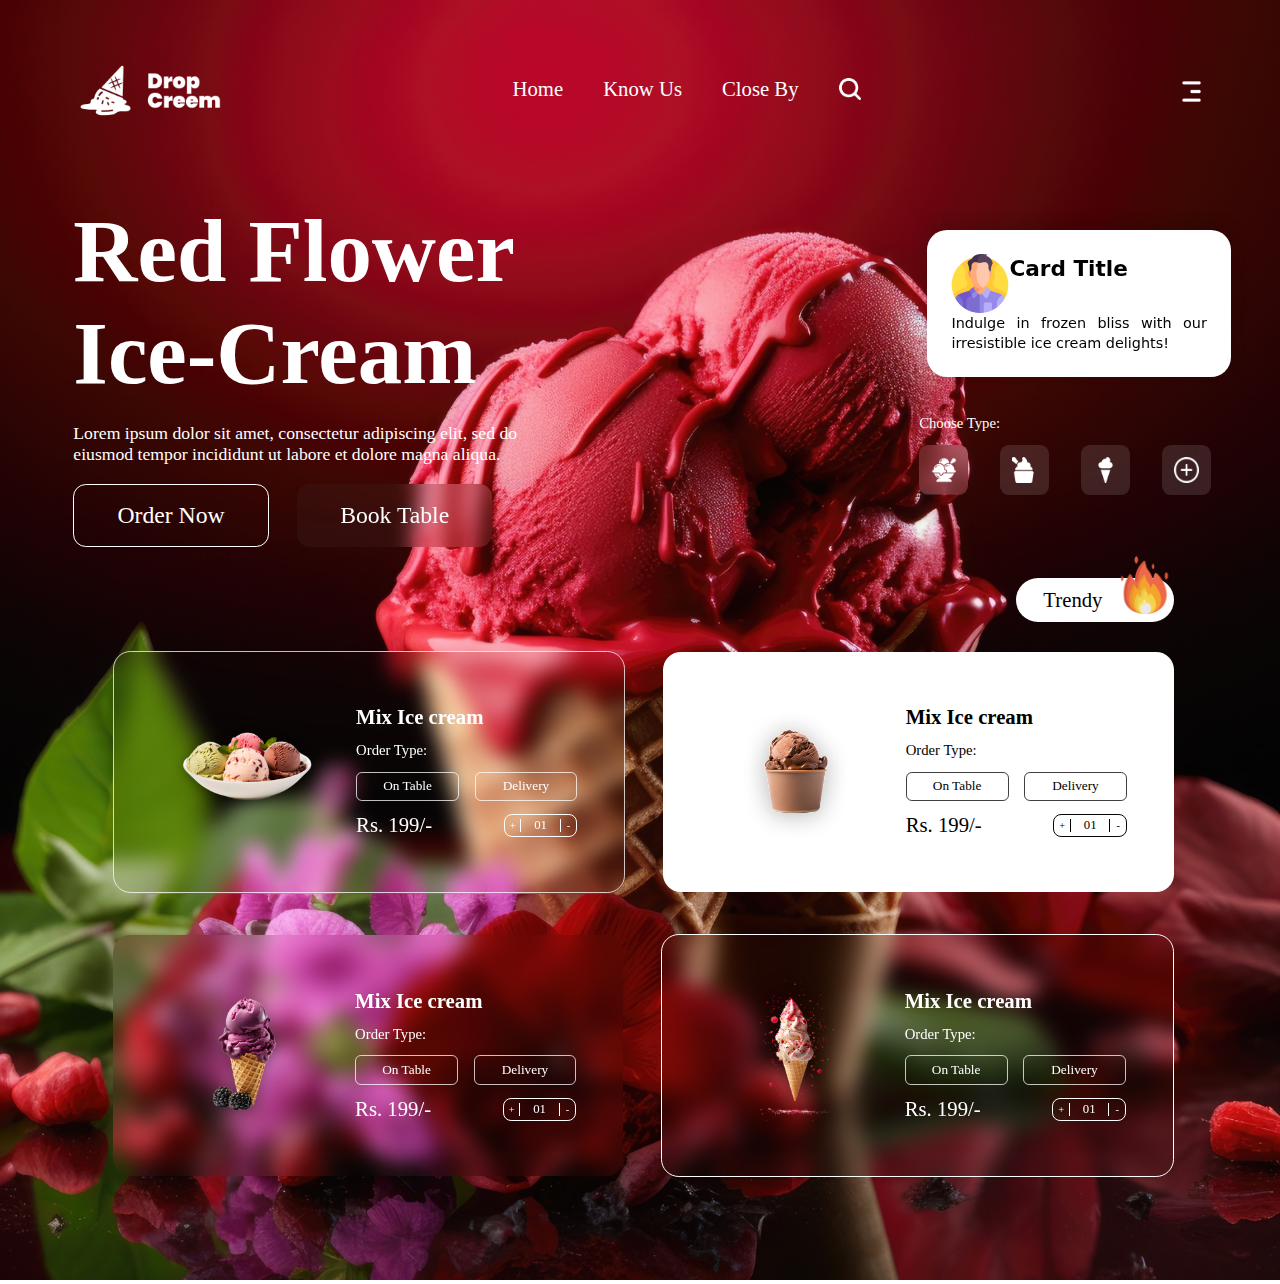
==== index.html @ 7ca5b1bb "feat: :sparkles: Add card layout and choose type section to index.html with corresponding styles" ====
<!DOCTYPE html>
<html lang="en">
<head>
    <meta charset="UTF-8">
    <meta name="viewport" content="width=device-width, initial-scale=1.0">
    <title>Ice-Cream</title>
    <link rel="stylesheet" href="css/style.css">
</head>
<body>
    <div class="background">
        <img src="storage/img/background.png" alt="">
    </div>
    <header>
        <div class="logo">
            <img src="storage/img/leftUp.png" alt="">
        </div>

        <nav class="flexnav">
            <a href="">Home</a>
            <a href="">Know Us</a>
            <a href="">Close By</a>
            <img src="storage/img/searchbutton.png" alt="">
        </nav>

        <div class="sidemenu">
      
            <img src="storage/img/right.png" alt=""> 
        </div>
    </header>
    
    <main>
        <section>
            <article class="flextext">
                <h1>Red Flower
                    Ice-Cream</h1>
                <p>Lorem ipsum dolor sit amet, consectetur adipiscing elit, sed do eiusmod tempor incididunt ut labore et dolore magna aliqua. </p>
                
                <div>
                    <button>Order Now</button>
                    <button>Book Table</button>
                </div>
            </article>
        </section>

                        <!-- box rigth -->
        
        <div class="space">

            <div class="card">

                <div>
                    <img src="storage/img/man(3) 1.png" alt="">
                    <div>
                        <h2>Card Title</h2>
                        <img src="" alt="">
                    </div>

                </div>
                
                <p>Indulge in frozen bliss with our irresistible ice cream delights!</p>
            
            </div>
            
            <div class="card">
                <div>
                    <img src="storage/img/man(3) 1.png" alt="">
                    <div>
                        <h2>Card Title</h2>
                        <img src="" alt="">
                    </div>

                </div>
                <p>Indulge in frozen bliss with our irresistible ice cream delights!</p>
            </div>

            <div class="card">
                <div>
                    <img src="storage/img/man(3) 1.png" alt="">
                    <div>
                        <h2>Card Title</h2>
                        <img src="" alt="">
                    </div>

                </div>
                <p>Indulge in frozen bliss with our irresistible ice cream delights!</p>
            </div>

            <div class="card">
                <div>
                    <img src="storage/img/man(3) 1.png" alt="">
                    <div>
                        <h2>Card Title</h2>
                        <img src="" alt="">
                    </div>

                </div>
                <p>Indulge in frozen bliss with our irresistible ice cream delights!</p>
            </div>




        </div>    
        
        
        
        
        
        <section>
            <article class="choosetype">
                <p>Choose Type:</p>
                <div>
                    <button>
                        <img src="storage/img/1.png" alt="">
                    </button>
                     <button>
                         <img src="storage/img/2.png" alt="">
                    </button>   
                    <button>
                        <img src="storage/img/3.png" alt="">
                    </button>
                    <button>
                        <img src="storage/img/4.png" alt="">
                    </button>
                    
                </div>
            </article>
        </section>
       
       
        <section>
            <article class="trendy">
                <p>Trendy</p>        
                <img src="storage/img/fire 2.png" alt="">
            </article>
        </section>



        <section>
            <article class="box1">
                <!-- caja-->
                <div class="card1">
                    <img src="storage/img/Rose Gold Feminine Calligraphy Monogram Logo(88) 1.png" alt="">
                    <div >
                        <h2>Mix Ice cream</h2>
                        <p>Order Type:</p>
                        
                        <div class="buttonflex1">
                            <button>On Table</button>
                            <button>Delivery</button>
                        </div>
                        
                        <div class="textrow1">
                            <p>Rs. 199/-</p>

                            <div class="amountflex1">
                                <button>+</button>
                                <p>01</p>
                                <button>-</button>
                            </div>
                        </div>

                        
                    </div>

                </div>
            
                <!--  caja-->
                
                
                
                <div class="card2">
                    <img src="storage/img/Rose Gold Feminine Calligraphy Monogram Logo(88) 2.png" alt="">
                    <div >
                        <h2>Mix Ice cream</h2>
                        <p>Order Type:</p>
                        
                        <div class="buttonflex2">
                            <button>On Table</button>
                            <button>Delivery</button>
                        </div>
                        
                        <div class="textrow2">
                            <p>Rs. 199/-</p>

                            <div class="amountflex2">
                                <button>+</button>
                                <p>01</p>
                                <button>-</button>
                            </div>
                        </div>

                        
                    </div>

                </div>
                
               
            </article>                
        </section>

        <!--  ----------------------------------- -->
        
        
        
        
        <section>
            <article class="box2">
                <!-- caja-->
                <div class="card3">
                    <img src="storage/img/Rose Gold Feminine Calligraphy Monogram Logo(88) 1 (1).png" alt="">
                    
                    <div >
                        <h2>Mix Ice cream</h2>
                        <p>Order Type:</p>
                        
                        <div class="buttonflex3">
                            <button>On Table</button>
                            <button>Delivery</button>
                        </div>
                        
                        <div class="textrow3">
                            <p>Rs. 199/-</p>
                            
                            <div class="amountflex3">
                                <button>+</button>
                                <p>01</p>
                                <button>-</button>
                            </div>
                        </div>
                        
                        
                    </div>
                    
                </div>
                
                <!--  caja-->
                
                
                
                <div class="card4">
                    <img src="storage/img/Rose Gold Feminine Calligraphy Monogram Logo(88) 2 (1).png" alt="">
                    
                    <div >
                        <h2>Mix Ice cream</h2>
                        <p>Order Type:</p>
                        
                        <div class="buttonflex4">
                            <button>On Table</button>
                            <button>Delivery</button>
                        </div>
                        
                        <div class="textrow4">
                            <p>Rs. 199/-</p>

                            <div class="amountflex4">
                                <button>+</button>
                                <p>01</p>
                                <button>-</button>
                            </div>
                        </div>

                        
                    </div>

                </div>
                
               
            </article>                
        </section>

    </main>

    <footer></footer>
</body>
</html>
---- css/style.css ----
@import url(variables.css);
* {
  margin: 0;
  padding: 0;
  /*outline: 1px solid tomato;*/
}

*::before, *::after {
  box-sizing: border-box;
}

body {
  min-height: 100dvh;
}

input, button, textarea, select {
  font: inherit;
}

p {
  text-wrap: pretty;
}

h1, h2, h3, h4, h5, h6 {
  text-wrap: balance;
}

img, video, svg {
  height: auto;
  max-width: 100%;
}

@media (prefers-reduced-motion: reduce) {
  *, *::before, *::after {
    animation-duration: 0.01ms !important;
    animation-iteration-count: 1 !important;
    max-width: 100%;
    transition-duration: 0.01ms !important;
    scroll-behavior: auto !important;
    transition: none;
  }
}
/* 1728*/
body {
  background: none;
}

.background {
  position: absolute;
  width: 100%;
  height: auto;
  z-index: -1;
}
.background img {
  width: 100%;
  -o-object-fit: fill;
     object-fit: fill;
  height: 101%;
}

.logo {
  position: absolute;
  top: 4.91vw;
  left: 6.13vw;
  width: 11.11vw;
  height: 4.28vw;
}
.logo img {
  width: 11.11vw;
  height: 4.28vw;
}

.flexnav {
  position: absolute;
  display: flex;
  flex-direction: row;
  text-decoration: none;
  gap: 3.125vw;
  left: 40.04vw;
  top: 6.07vw;
}
.flexnav a {
  font-size: 1.62vw;
  color: white;
  text-decoration: none;
}
.flexnav img {
  height: 1.73vw;
  width: 1.73vw;
}

.sidemenu {
  left: 92.36vw;
  position: absolute;
  top: 6.36vw;
}
.sidemenu img {
  width: 1.48vw;
  height: 1.62vw;
}

.flextext {
  position: absolute;
  width: 39.29vw;
  height: auto;
  left: 5.729vw;
  top: 15.628vw;
  color: white;
  display: flex;
  flex-direction: column;
  gap: 1.5vw;
}
.flextext h1 {
  font-size: 6.94vw;
}
.flextext p {
  font-size: 1.38vw;
}
.flextext div {
  display: flex;
  flex-direction: row;
  gap: 2.2vw;
}
.flextext div button:nth-child(1) {
  width: 15.27vw;
  height: 4.91vw;
  top: 36.57vw;
  border: 1px solid white;
  background-color: hsla(0, 0%, 0%, 0);
  color: white;
  border-radius: 1vw;
  font-size: 1.85vw;
  cursor: pointer;
}
.flextext div button:nth-child(2) {
  width: 15.27vw;
  height: 4.91vw;
  top: 36.57vw;
  border: none;
  -webkit-backdrop-filter: blur(10px);
          backdrop-filter: blur(10px);
  background-color: rgba(97, 97, 97, 0.082);
  color: rgb(255, 255, 255);
  border-radius: 1vw;
  font-size: 1.85vw;
  cursor: pointer;
}

.space {
  /* margin-inline: max(0px, ((100% - 260px) / 2)); */
  font: 90%/1.4 system-ui;
  overflow-y: scroll;
  display: flex;
  flex-direction: column;
  flex-shrink: 0;
  height: 14.85vw;
  width: 27vw;
  gap: 4vw;
  position: absolute;
  scroll-behavior: smooth;
  align-items: center;
  top: 16.37vw;
  left: 70.81vw;
}

.card {
  height: 11.68vw;
  width: 19.96vw;
  margin-top: 20px;
  position: sticky;
  top: 10px;
  background: white;
  padding: 1.5rem;
  box-shadow: 0 -0.5rem 1rem rgba(0, 0, 0, 0.15);
  border-radius: 20px;
  display: flex;
  flex-direction: column;
  text-align: justify;
  vertical-align: middle;
}
.card div {
  display: flex;
  flex-direction: row;
}
.card div div {
  display: flex;
  flex-direction: column;
}

.card:nth-child(1) {
  top: 0px;
}

.card:nth-child(2) {
  top: 0px;
}

.card:nth-child(3) {
  top: 0px;
}

.card:nth-child(4) {
  top: 0px;
}

.card:nth-child(5) {
  top: 0px;
}

.choosetype {
  position: absolute;
  top: 32.46vw;
  left: 71.81vw;
  color: white;
  display: flex;
  flex-direction: column;
  gap: 1vw;
  width: 22.8vw;
}
.choosetype p {
  font-size: 1.15vw;
}
.choosetype div {
  display: flex;
  flex-direction: row;
  width: 22.8vw;
  align-items: center;
  justify-content: space-between;
}
.choosetype div button {
  border-radius: 0.694vw;
  background-color: rgba(255, 255, 255, 0.116);
  width: 3.85vw;
  height: 3.85vw;
  border: none;
  -webkit-backdrop-filter: blur(10px);
          backdrop-filter: blur(10px);
  display: flex;
  flex-direction: row;
  align-items: center;
  justify-content: center;
  cursor: pointer;
}
.choosetype div button img {
  width: 2vw;
}

.trendy {
  display: flex;
  flex-direction: row;
  background-color: #ffffff;
  width: 12.32vw;
  height: 3.4vw;
  color: black;
  border-radius: 5vw;
  align-items: center;
  gap: 1vw;
  justify-content: flex-end;
  position: absolute;
  left: 79.39vw;
  top: 45.19vw;
}
.trendy p {
  font-size: 1.62vw;
}
.trendy img {
  position: relative;
  height: 4.58vw;
  width: 4.58vw;
  bottom: 1.2vw;
}

.box1 {
  color: white;
  position: absolute;
  top: 50.92vw;
  display: flex;
  flex-direction: row;
  gap: 3vw;
  left: 8.82vw;
  width: 82.87vw;
  height: 18.75vw;
  align-items: center;
}
.box1 .card1 {
  border: 1px solid rgba(255, 255, 255, 0.75);
  display: flex;
  flex-direction: row;
  width: 39.93vw;
  gap: 1.73vw;
  align-items: center;
  justify-content: center;
  -webkit-backdrop-filter: blur(10px);
          backdrop-filter: blur(10px);
  border-radius: 1.38vw;
  height: 18.79vw;
}
.box1 .card1 img {
  width: 13.55vw;
  height: 13.55vw;
}
.box1 .card1 div {
  gap: 1vw;
  display: flex;
  flex-direction: column;
}
.box1 .card1 div h2 {
  font-size: 1.62vw;
}
.box1 .card1 div p {
  font-size: 1.15vw;
}
.box1 .card1 div .buttonflex1 {
  display: flex;
  flex-direction: row;
  color: white;
  gap: 1.21vw;
  justify-content: center;
  align-items: center;
}
.box1 .card1 div .buttonflex1 button {
  background-color: transparent;
  border: 1px solid hsla(0, 0%, 100%, 0.75);
  border-radius: 0.46vw;
  width: 8.04vw;
  height: 2.31vw;
  color: white;
  font-size: 1.04vw;
  cursor: pointer;
}
.box1 .card1 div .textrow1 {
  display: flex;
  flex-direction: row;
  justify-content: space-between;
  align-items: center;
}
.box1 .card1 div .textrow1 p {
  font-size: 1.62vw;
}
.box1 .card1 div .textrow1 .amountflex1 {
  display: flex;
  flex-direction: row;
  justify-content: space-evenly;
  align-items: center;
  border: 1px solid white;
  height: 1.67vw;
  border-radius: 0.63vw;
}
.box1 .card1 div .textrow1 .amountflex1 p {
  font-size: 1vw;
}
.box1 .card1 div .textrow1 .amountflex1 button {
  width: 1.3vw;
  font-size: 0.81vw;
  color: white;
  background-color: transparent;
  border: none;
  display: flex;
  justify-content: center;
  align-items: center;
  cursor: pointer;
}
.box1 .card1 div .textrow1 .amountflex1 button:nth-child(1) {
  height: 1vw;
  border-right: 1px solid white;
}
.box1 .card1 div .textrow1 .amountflex1 button:nth-child(3) {
  height: 1vw;
  border-left: 1px solid white;
}

.box1 .card2 {
  display: flex;
  flex-direction: row;
  width: 39.93vw;
  gap: 1.73vw;
  align-items: center;
  justify-content: center;
  background-color: #ffffff;
  height: 18.79vw;
  border-radius: 1.388vw;
  color: black;
}
.box1 .card2 img {
  width: 13.55vw;
  height: 13.55vw;
}
.box1 .card2 div {
  gap: 1vw;
  display: flex;
  flex-direction: column;
}
.box1 .card2 div h2 {
  font-size: 1.62vw;
}
.box1 .card2 div p {
  font-size: 1.15vw;
}
.box1 .card2 div .buttonflex2 {
  display: flex;
  flex-direction: row;
  color: white;
  gap: 1.21vw;
  justify-content: center;
  align-items: center;
}
.box1 .card2 div .buttonflex2 button {
  background-color: transparent;
  border: 1px solid hsla(0, 0%, 0%, 0.75);
  border-radius: 0.46vw;
  width: 8.04vw;
  height: 2.31vw;
  color: rgb(0, 0, 0);
  font-size: 1.04vw;
}
.box1 .card2 div .textrow2 {
  display: flex;
  flex-direction: row;
  justify-content: space-between;
  align-items: center;
}
.box1 .card2 div .textrow2 p {
  font-size: 1.62vw;
}
.box1 .card2 div .textrow2 .amountflex2 {
  display: flex;
  flex-direction: row;
  justify-content: space-evenly;
  align-items: center;
  border: 1px solid rgb(7, 7, 7);
  height: 1.67vw;
  border-radius: 0.63vw;
}
.box1 .card2 div .textrow2 .amountflex2 p {
  font-size: 1vw;
}
.box1 .card2 div .textrow2 .amountflex2 button {
  width: 1.3vw;
  font-size: 0.81vw;
  color: rgb(0, 0, 0);
  background-color: transparent;
  border: none;
  display: flex;
  justify-content: center;
  align-items: center;
  cursor: pointer;
}
.box1 .card2 div .textrow2 .amountflex2 button:nth-child(1) {
  height: 1vw;
  border-right: 1px solid rgb(0, 0, 0);
}
.box1 .card2 div .textrow2 .amountflex2 button:nth-child(3) {
  height: 1vw;
  border-left: 1px solid rgb(0, 0, 0);
}

.box2 {
  color: white;
  position: absolute;
  top: 73.09vw;
  display: flex;
  flex-direction: row;
  gap: 3vw;
  left: 8.82vw;
  width: 82.87vw;
  height: 18.75vw;
  align-items: center;
}
.box2 .card3 {
  display: flex;
  flex-direction: row;
  width: 39.93vw;
  gap: 1.73vw;
  align-items: center;
  justify-content: center;
  -webkit-backdrop-filter: blur(10px);
          backdrop-filter: blur(10px);
  border-radius: 1.38vw;
  height: 18.79vw;
}
.box2 .card3 img {
  width: 13.55vw;
  height: 13.55vw;
}
.box2 .card3 div {
  gap: 1vw;
  display: flex;
  flex-direction: column;
}
.box2 .card3 div h2 {
  font-size: 1.62vw;
}
.box2 .card3 div p {
  font-size: 1.15vw;
}
.box2 .card3 div .buttonflex3 {
  display: flex;
  flex-direction: row;
  color: white;
  gap: 1.21vw;
  justify-content: center;
  align-items: center;
}
.box2 .card3 div .buttonflex3 button {
  background-color: transparent;
  border: 1px solid hsla(0, 0%, 100%, 0.75);
  border-radius: 0.46vw;
  width: 8.04vw;
  height: 2.31vw;
  color: white;
  font-size: 1.04vw;
}
.box2 .card3 div .textrow3 {
  display: flex;
  flex-direction: row;
  justify-content: space-between;
  align-items: center;
}
.box2 .card3 div .textrow3 p {
  font-size: 1.62vw;
}
.box2 .card3 div .textrow3 .amountflex3 {
  display: flex;
  flex-direction: row;
  justify-content: space-evenly;
  align-items: center;
  border: 1px solid white;
  height: 1.67vw;
  border-radius: 0.63vw;
}
.box2 .card3 div .textrow3 .amountflex3 p {
  font-size: 1vw;
}
.box2 .card3 div .textrow3 .amountflex3 button {
  width: 1.3vw;
  font-size: 0.81vw;
  color: white;
  background-color: transparent;
  border: none;
  display: flex;
  justify-content: center;
  align-items: center;
  cursor: pointer;
}
.box2 .card3 div .textrow3 .amountflex3 button:nth-child(1) {
  height: 1vw;
  border-right: 1px solid white;
}
.box2 .card3 div .textrow3 .amountflex3 button:nth-child(3) {
  height: 1vw;
  border-left: 1px solid white;
}

.box2 .card4 {
  display: flex;
  flex-direction: row;
  width: 39.93vw;
  gap: 1.73vw;
  align-items: center;
  justify-content: center;
  -webkit-backdrop-filter: blur(10px);
          backdrop-filter: blur(10px);
  height: 18.79vw;
  border-radius: 1.388vw;
  color: white;
  border: 1px solid white;
}
.box2 .card4 img {
  width: 13.55vw;
  height: 13.55vw;
}
.box2 .card4 div {
  gap: 1vw;
  display: flex;
  flex-direction: column;
}
.box2 .card4 div h2 {
  font-size: 1.62vw;
}
.box2 .card4 div p {
  font-size: 1.15vw;
}
.box2 .card4 div .buttonflex4 {
  display: flex;
  flex-direction: row;
  color: white;
  gap: 1.21vw;
  justify-content: center;
  align-items: center;
}
.box2 .card4 div .buttonflex4 button {
  background-color: transparent;
  border: 1px solid hsla(0, 0%, 100%, 0.75);
  border-radius: 0.46vw;
  width: 8.04vw;
  height: 2.31vw;
  color: rgb(255, 255, 255);
  font-size: 1.04vw;
}
.box2 .card4 div .textrow4 {
  display: flex;
  flex-direction: row;
  justify-content: space-between;
  align-items: center;
}
.box2 .card4 div .textrow4 p {
  font-size: 1.62vw;
}
.box2 .card4 div .textrow4 .amountflex4 {
  display: flex;
  flex-direction: row;
  justify-content: space-evenly;
  align-items: center;
  border: 1px solid white;
  height: 1.67vw;
  border-radius: 0.63vw;
}
.box2 .card4 div .textrow4 .amountflex4 p {
  font-size: 1vw;
}
.box2 .card4 div .textrow4 .amountflex4 button {
  width: 1.3vw;
  font-size: 0.81vw;
  color: white;
  background-color: transparent;
  border: none;
  display: flex;
  justify-content: center;
  align-items: center;
  cursor: pointer;
}
.box2 .card4 div .textrow4 .amountflex4 button:nth-child(1) {
  height: 1vw;
  border-right: 1px solid rgb(255, 255, 255);
}
.box2 .card4 div .textrow4 .amountflex4 button:nth-child(3) {
  height: 1vw;
  border-left: 1px solid rgb(255, 255, 255);
}/*# sourceMappingURL=style.css.map */
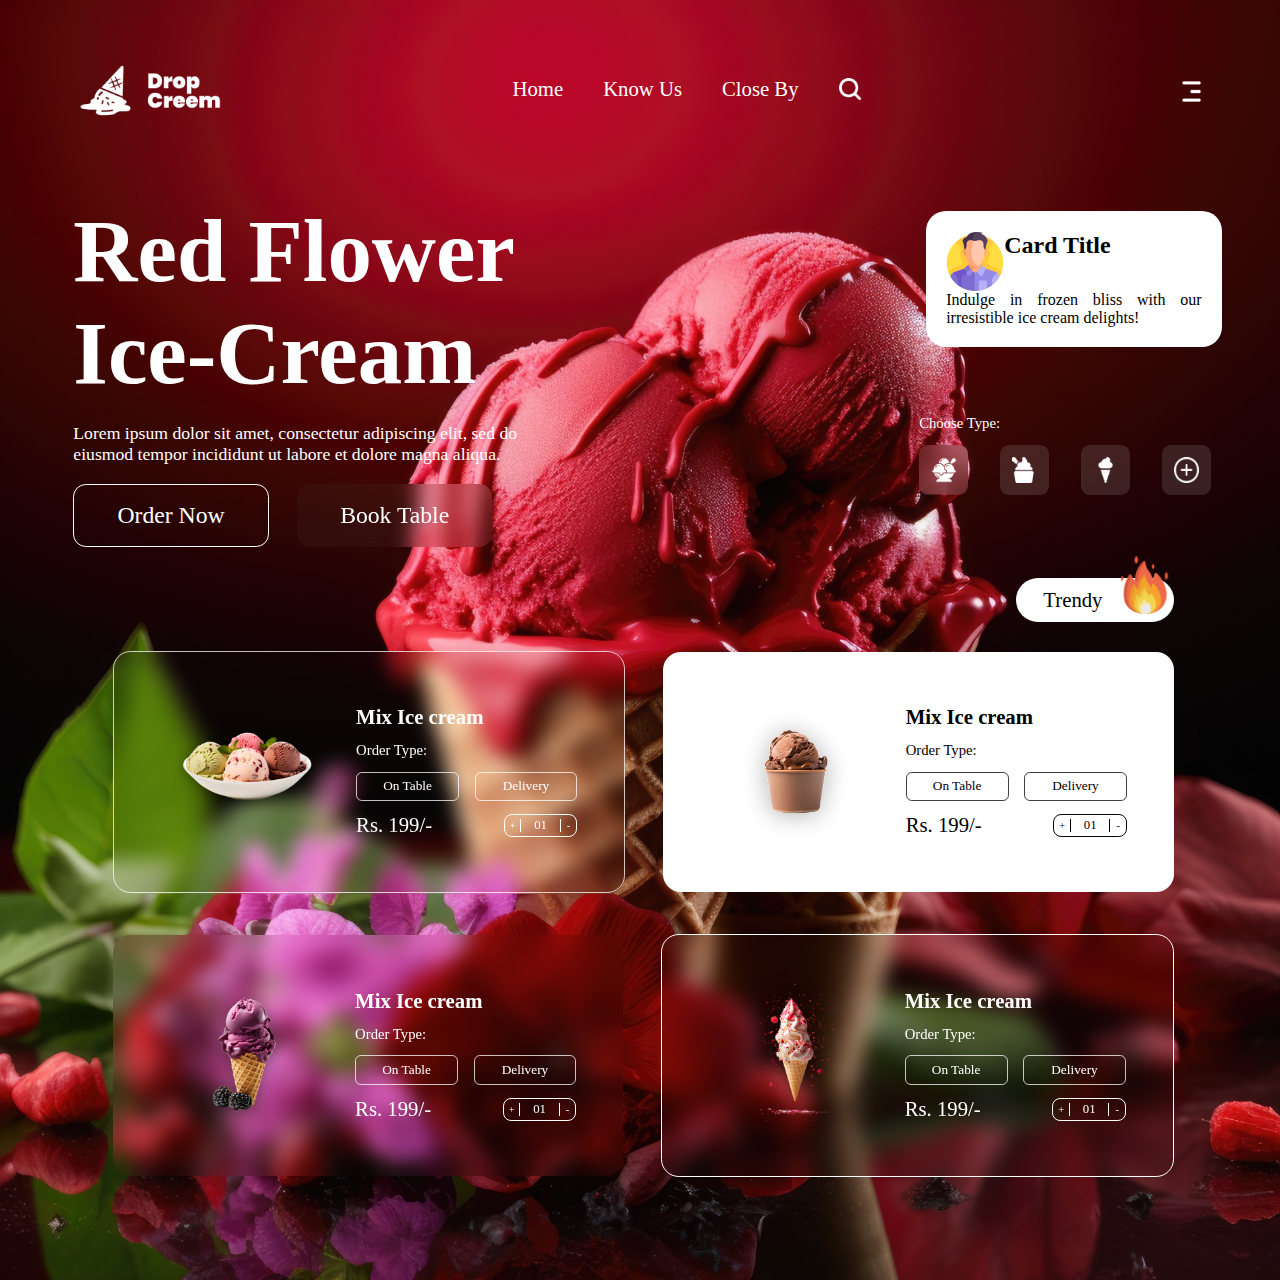
==== commit 4bc0c7de: "feat: :sparkles: Add card example section and implement slider functionality in example.html with co" ====
--- a/index.html
+++ b/index.html
@@ -97,6 +97,10 @@
                 <p>Indulge in frozen bliss with our irresistible ice cream delights!</p>
             </div>
 
+            <div class="cardEx">
+                
+            </div>
+
 
 
 
--- a/css/style.css
+++ b/css/style.css
@@ -147,36 +147,37 @@
 }
 
 .space {
-  /* margin-inline: max(0px, ((100% - 260px) / 2)); */
-  font: 90%/1.4 system-ui;
   overflow-y: scroll;
   display: flex;
   flex-direction: column;
   flex-shrink: 0;
   height: 14.85vw;
-  width: 27vw;
-  gap: 4vw;
+  width: 28vw;
+  gap: 6vw;
   position: absolute;
   scroll-behavior: smooth;
   align-items: center;
-  top: 16.37vw;
-  left: 70.81vw;
+  top: 16.5vw;
+  left: 69.9vw;
+}
+
+.cardEx {
+  height: 18.68vw;
+  width: 19.96vw;
+  background: white;
+  border-radius: 20px;
 }
 
 .card {
   height: 11.68vw;
   width: 19.96vw;
-  margin-top: 20px;
+  background: white;
+  border-radius: 20px;
+  display: flex;
+  flex-direction: column;
+  text-align: justify;
+  padding: 1.6vw;
   position: sticky;
-  top: 10px;
-  background: white;
-  padding: 1.5rem;
-  box-shadow: 0 -0.5rem 1rem rgba(0, 0, 0, 0.15);
-  border-radius: 20px;
-  display: flex;
-  flex-direction: column;
-  text-align: justify;
-  vertical-align: middle;
 }
 .card div {
   display: flex;
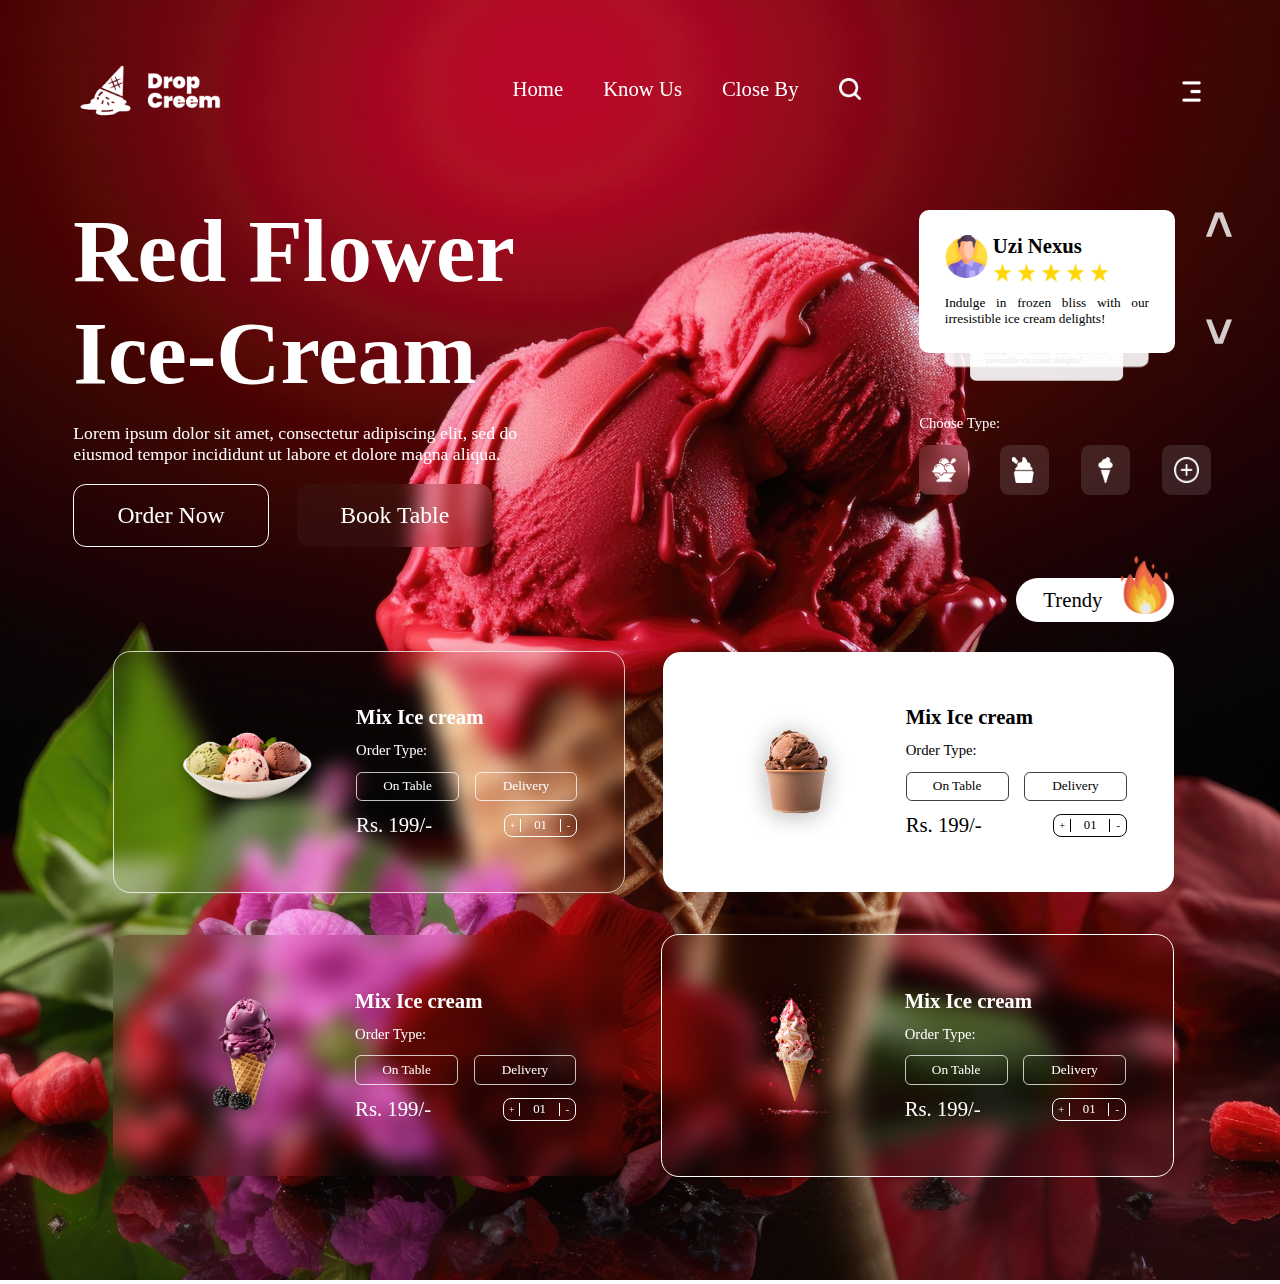
==== commit 2ae5ddfd: "feat: :sparkles: Implement slider functionality with new styles and add image for the slider" ====
--- a/index.html
+++ b/index.html
@@ -1,114 +1,171 @@
 <!DOCTYPE html>
 <html lang="en">
-<head>
-    <meta charset="UTF-8">
-    <meta name="viewport" content="width=device-width, initial-scale=1.0">
-    <title>Ice-Cream</title>
-    <link rel="stylesheet" href="css/style.css">
-</head>
-<body>
-    <div class="background">
-        <img src="storage/img/background.png" alt="">
-    </div>
-    <header>
-        <div class="logo">
-            <img src="storage/img/leftUp.png" alt="">
+    <head>
+        <meta charset="UTF-8">
+        <meta name="viewport" content="width=device-width, initial-scale=1.0">
+        <link rel="stylesheet" href="css/style.css">
+        <title>Ice-Cream</title>
+        
+    </head>
+    <body>
+        
+        <div class="background">
+            <img src="storage/img/background.png" alt="">
         </div>
-
-        <nav class="flexnav">
-            <a href="">Home</a>
-            <a href="">Know Us</a>
-            <a href="">Close By</a>
-            <img src="storage/img/searchbutton.png" alt="">
-        </nav>
-
-        <div class="sidemenu">
-      
-            <img src="storage/img/right.png" alt=""> 
-        </div>
-    </header>
-    
-    <main>
-        <section>
-            <article class="flextext">
-                <h1>Red Flower
-                    Ice-Cream</h1>
-                <p>Lorem ipsum dolor sit amet, consectetur adipiscing elit, sed do eiusmod tempor incididunt ut labore et dolore magna aliqua. </p>
-                
-                <div>
-                    <button>Order Now</button>
-                    <button>Book Table</button>
-                </div>
-            </article>
-        </section>
-
-                        <!-- box rigth -->
-        
-        <div class="space">
-
-            <div class="card">
-
-                <div>
-                    <img src="storage/img/man(3) 1.png" alt="">
-                    <div>
-                        <h2>Card Title</h2>
-                        <img src="" alt="">
-                    </div>
-
-                </div>
-                
-                <p>Indulge in frozen bliss with our irresistible ice cream delights!</p>
-            
+        
+        <header>
+            <div class="logo">
+                <img src="storage/img/leftUp.png" alt="">
             </div>
             
-            <div class="card">
-                <div>
-                    <img src="storage/img/man(3) 1.png" alt="">
-                    <div>
-                        <h2>Card Title</h2>
-                        <img src="" alt="">
-                    </div>
-
-                </div>
-                <p>Indulge in frozen bliss with our irresistible ice cream delights!</p>
+            <nav class="flexnav">
+                <a href="">Home</a>
+                <a href="">Know Us</a>
+                <a href="">Close By</a>
+                <img src="storage/img/searchbutton.png" alt="">
+            </nav>
+            
+            <div class="sidemenu">
+                
+                <img src="storage/img/right.png" alt=""> 
             </div>
-
-            <div class="card">
-                <div>
-                    <img src="storage/img/man(3) 1.png" alt="">
-                    <div>
-                        <h2>Card Title</h2>
-                        <img src="" alt="">
-                    </div>
-
-                </div>
-                <p>Indulge in frozen bliss with our irresistible ice cream delights!</p>
-            </div>
-
-            <div class="card">
-                <div>
-                    <img src="storage/img/man(3) 1.png" alt="">
-                    <div>
-                        <h2>Card Title</h2>
-                        <img src="" alt="">
-                    </div>
-
-                </div>
-                <p>Indulge in frozen bliss with our irresistible ice cream delights!</p>
-            </div>
-
-            <div class="cardEx">
-                
-            </div>
-
-
-
-
-        </div>    
-        
-        
-        
-        
+        </header>
+        
+        <main>
+            <section>
+                <article class="flextext">
+                    <h1>Red Flower
+                        Ice-Cream</h1>
+                        <p>Lorem ipsum dolor sit amet, consectetur adipiscing elit, sed do eiusmod tempor incididunt ut labore et dolore magna aliqua. </p>
+                        
+                        <div>
+                            <button>Order Now</button>
+                            <button>Book Table</button>
+                        </div>
+                    </article>
+                </section>
+                
+                <!-- box rigth -->
+                
+                <div class="slider">
+                    
+                    <div class="item">
+                        
+                        <div>
+                            <img src="storage/img/man(3) 1.png" alt="">
+                            <div>
+                                <h2>Uzi Nexus</h2>
+                                <div>
+                                    <img src="storage/img/Star 6.png" alt="">
+                                    <img src="storage/img/Star 6.png" alt="">
+                                    <img src="storage/img/Star 6.png" alt="">
+                                    <img src="storage/img/Star 6.png" alt="">
+                                    <img src="storage/img/Star 6.png" alt="">
+                                </div>
+                            </div>
+                            
+                        </div>
+                        
+                        <p>Indulge in frozen bliss with our irresistible ice cream delights!</p>
+                        
+                    </div>
+                    
+                    <div class="item">
+                        <div>
+                            <img src="storage/img/man(3) 1.png" alt="">
+                            <div>
+                                <h2>Uzi Nexus</h2>
+                                <div>
+                                    <img src="storage/img/Star 6.png" alt="">
+                                    <img src="storage/img/Star 6.png" alt="">
+                                    <img src="storage/img/Star 6.png" alt="">
+                                    <img src="storage/img/Star 6.png" alt="">
+                                    <img src="storage/img/Star 6.png" alt="">
+                                </div>
+                            </div>
+                            
+                        </div>
+                        <p>Indulge in frozen bliss with our irresistible ice cream delights!</p>
+                    </div>
+                    
+                    <div class="item">
+                        <div>
+                            <img src="storage/img/man(3) 1.png" alt="">
+                            <div>
+                                <h2>Uzi Nexus</h2>
+                                <div>
+                                    <img src="storage/img/Star 6.png" alt="">
+                                    <img src="storage/img/Star 6.png" alt="">
+                                    <img src="storage/img/Star 6.png" alt="">
+                                    <img src="storage/img/Star 6.png" alt="">
+                                    <img src="storage/img/Star 6.png" alt="">
+                                </div>
+                            </div>
+                            
+                        </div>
+                        <p>Indulge in frozen bliss with our irresistible ice cream delights!</p>
+                    </div>
+                    
+                    <div class="item">
+                        <div>
+                            <img src="storage/img/man(3) 1.png" alt="">
+                            <div>
+                                <h2>Uzi Nexus</h2>
+                                <div>
+                                    <img src="storage/img/Star 6.png" alt="">
+                                    <img src="storage/img/Star 6.png" alt="">
+                                    <img src="storage/img/Star 6.png" alt="">
+                                    <img src="storage/img/Star 6.png" alt="">
+                                    <img src="storage/img/Star 6.png" alt="">
+                                </div>
+                            </div>
+                            
+                        </div>
+                        <p>Indulge in frozen bliss with our irresistible ice cream delights!</p>
+                    </div>
+
+                    <div class="item">
+                        <div>
+                            <img src="storage/img/man(3) 1.png" alt="">
+                            <div>
+                                <h2>Uzi Nexus</h2>
+                                <div>
+                                    <img src="storage/img/Star 6.png" alt="">
+                                    <img src="storage/img/Star 6.png" alt="">
+                                    <img src="storage/img/Star 6.png" alt="">
+                                    <img src="storage/img/Star 6.png" alt="">
+                                    <img src="storage/img/Star 6.png" alt="">
+                                </div>
+                            </div>
+                            
+                        </div>
+                        <p>Indulge in frozen bliss with our irresistible ice cream delights!</p>
+                    </div>
+
+                    <div class="item">
+                        <div>
+                            <img src="storage/img/man(3) 1.png" alt="">
+                            <div>
+                                <h2>Uzi Nexus</h2>
+                                <div>
+                                    <img src="storage/img/Star 6.png" alt="">
+                                    <img src="storage/img/Star 6.png" alt="">
+                                    <img src="storage/img/Star 6.png" alt="">
+                                    <img src="storage/img/Star 6.png" alt="">
+                                    <img src="storage/img/Star 6.png" alt="">
+                                </div>
+                            </div>
+                            
+                        </div>
+                        <p>Indulge in frozen bliss with our irresistible ice cream delights!</p>
+                    </div>
+                    
+                    <button id="next">></button>
+                    <button id="prev"><</button>
+                    
+                </div>    
+                <script src="script/script.js"></script>
+                
         
         <section>
             <article class="choosetype">
--- a/css/style.css
+++ b/css/style.css
@@ -49,7 +49,7 @@
   position: absolute;
   width: 100%;
   height: auto;
-  z-index: -1;
+  z-index: -2;
 }
 .background img {
   width: 100%;
@@ -146,66 +146,87 @@
   cursor: pointer;
 }
 
-.space {
-  overflow-y: scroll;
-  display: flex;
-  flex-direction: column;
-  flex-shrink: 0;
-  height: 14.85vw;
-  width: 28vw;
-  gap: 6vw;
-  position: absolute;
-  scroll-behavior: smooth;
-  align-items: center;
-  top: 16.5vw;
-  left: 69.9vw;
-}
-
-.cardEx {
-  height: 18.68vw;
+.slider {
+  top: 16.37vw;
+  left: 71.81vw;
+  position: absolute;
   width: 19.96vw;
-  background: white;
-  border-radius: 20px;
-}
-
-.card {
   height: 11.68vw;
-  width: 19.96vw;
-  background: white;
-  border-radius: 20px;
-  display: flex;
-  flex-direction: column;
+  display: flex;
+}
+
+.item {
+  position: absolute;
+  padding: 2vw;
   text-align: justify;
-  padding: 1.6vw;
-  position: sticky;
-}
-.card div {
-  display: flex;
-  flex-direction: row;
-}
-.card div div {
-  display: flex;
-  flex-direction: column;
-}
-
-.card:nth-child(1) {
-  top: 0px;
-}
-
-.card:nth-child(2) {
-  top: 0px;
-}
-
-.card:nth-child(3) {
-  top: 0px;
-}
-
-.card:nth-child(4) {
-  top: 0px;
-}
-
-.card:nth-child(5) {
-  top: 0px;
+  background-color: #fff;
+  border-radius: 10px;
+  transition: 0.5s;
+  display: flex;
+  flex-direction: column;
+  gap: 1vw;
+  text-align: justify;
+}
+.item p {
+  font-size: 1.04vw;
+}
+.item div {
+  display: flex;
+  flex-direction: row;
+  gap: 0.4vw;
+}
+.item div img {
+  width: 3.35vw;
+  height: 3.38vw;
+}
+.item div div {
+  display: flex;
+  flex-direction: column;
+}
+.item div div h2 {
+  font-size: 1.62vw;
+}
+.item div div div {
+  display: flex;
+  flex-direction: row;
+}
+.item div div div img {
+  width: 1.5vw;
+  height: 1.5vw;
+  transition: transform 0.3s ease;
+}
+.item div div div img:hover {
+  transform: scale(1.2);
+}
+
+#next {
+  position: absolute;
+  transform: rotateZ(90deg);
+  left: 22vw;
+  top: 7.4vw;
+}
+
+#prev {
+  position: absolute;
+  left: 22vw;
+  top: -1vw;
+  transform: rotateZ(90deg);
+}
+
+#prev, #next {
+  color: #fff;
+  background: none;
+  border: none;
+  font-size: 3.8vw;
+  font-family: monospace;
+  font-weight: bold;
+  opacity: 0.8;
+  transition: opacity 0.5s;
+}
+
+#prev:hover,
+#next:hover {
+  opacity: 1;
 }
 
 .choosetype {
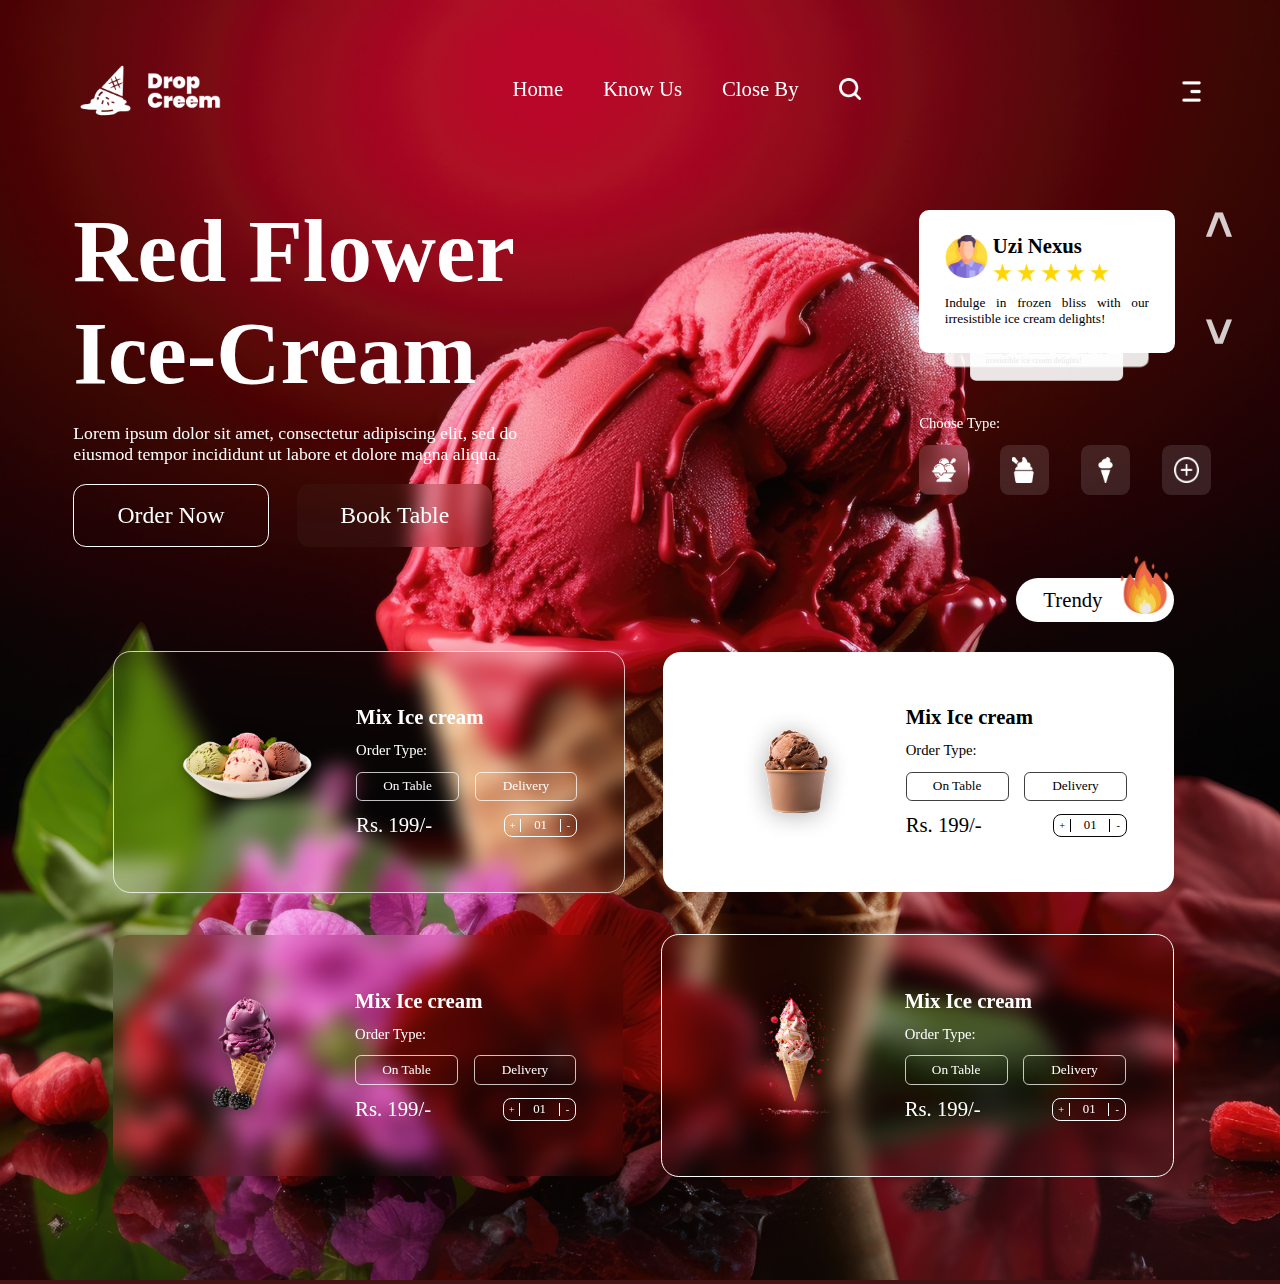
==== commit 5e0d24ff: "feat: :sparkles: Update background color and add cursor pointer for navigation elements" ====
--- a/index.html
+++ b/index.html
@@ -10,7 +10,7 @@
     <body>
         
         <div class="background">
-            <img src="storage/img/background.png" alt="">
+            <img src="storage/img/background.png" alt=""> 
         </div>
         
         <header>
--- a/css/style.css
+++ b/css/style.css
@@ -42,7 +42,7 @@
 }
 /* 1728*/
 body {
-  background: none;
+  background: rgb(65, 19, 19);
 }
 
 .background {
@@ -204,6 +204,7 @@
   transform: rotateZ(90deg);
   left: 22vw;
   top: 7.4vw;
+  cursor: pointer;
 }
 
 #prev {
@@ -211,6 +212,7 @@
   left: 22vw;
   top: -1vw;
   transform: rotateZ(90deg);
+  cursor: pointer;
 }
 
 #prev, #next {
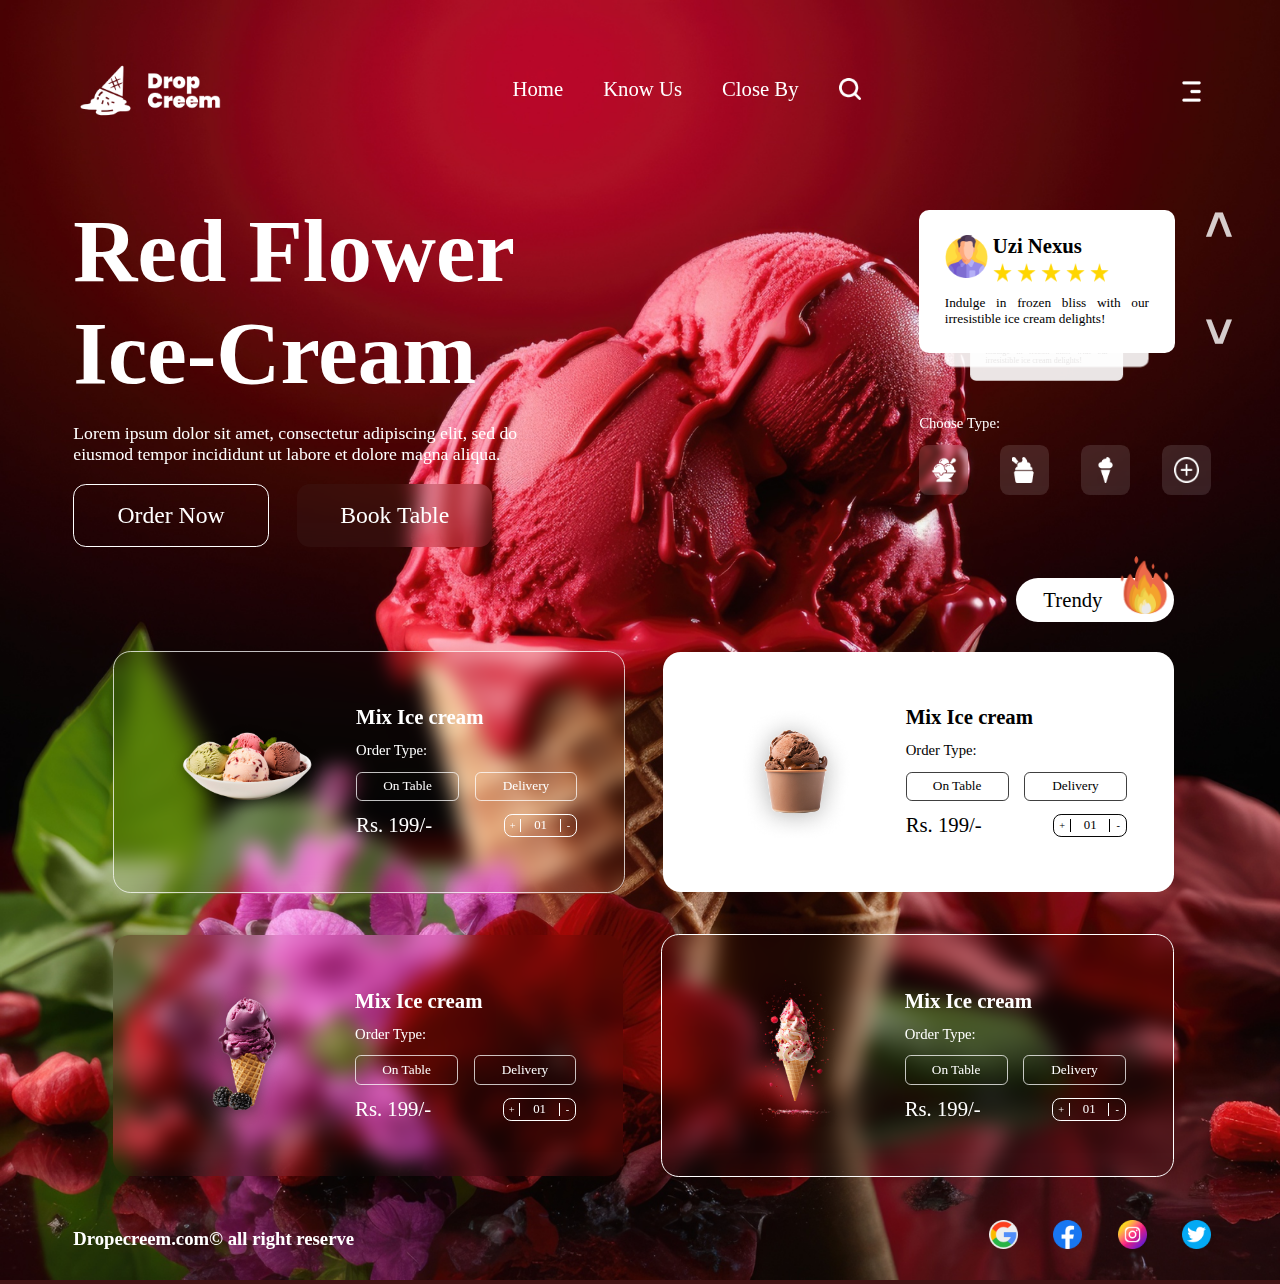
==== commit fe93e846: "feat: :sparkles: Update footer in index.html and style.css" ====
--- a/index.html
+++ b/index.html
@@ -333,6 +333,15 @@
 
     </main>
 
-    <footer></footer>
+    <footer>
+        <h3>Dropecreem.com© all right reserve</h3>
+        <div>
+            <img src="storage/img/google(2).png" alt="">
+            <img src="storage/img/facebook(3).png" alt="">
+            <img src="storage/img/instagram(5).png" alt="">
+            <img src="storage/img/twitter(4).png" alt="">
+        </div>
+
+    </footer>
 </body>
 </html>--- a/css/style.css
+++ b/css/style.css
@@ -257,8 +257,8 @@
   width: 3.85vw;
   height: 3.85vw;
   border: none;
-  -webkit-backdrop-filter: blur(10px);
-          backdrop-filter: blur(10px);
+  -webkit-backdrop-filter: blur(3px);
+          backdrop-filter: blur(3px);
   display: flex;
   flex-direction: row;
   align-items: center;
@@ -297,7 +297,7 @@
 .box1 {
   color: white;
   position: absolute;
-  top: 50.92vw;
+  top: 50.92svw;
   display: flex;
   flex-direction: row;
   gap: 3vw;
@@ -660,4 +660,27 @@
 .box2 .card4 div .textrow4 .amountflex4 button:nth-child(3) {
   height: 1vw;
   border-left: 1px solid rgb(255, 255, 255);
+}
+
+footer {
+  width: 100%;
+  position: relative;
+}
+footer h3 {
+  position: relative;
+  left: 5.72vw;
+  color: white;
+  top: 95.94vw;
+  width: 30vw;
+  height: 2.5vw;
+}
+footer div {
+  position: relative;
+  display: flex;
+  flex-direction: row;
+  width: 17.36vw;
+  height: 2.256vw;
+  justify-content: space-between;
+  top: 92.79vw;
+  left: 77.25vw;
 }/*# sourceMappingURL=style.css.map */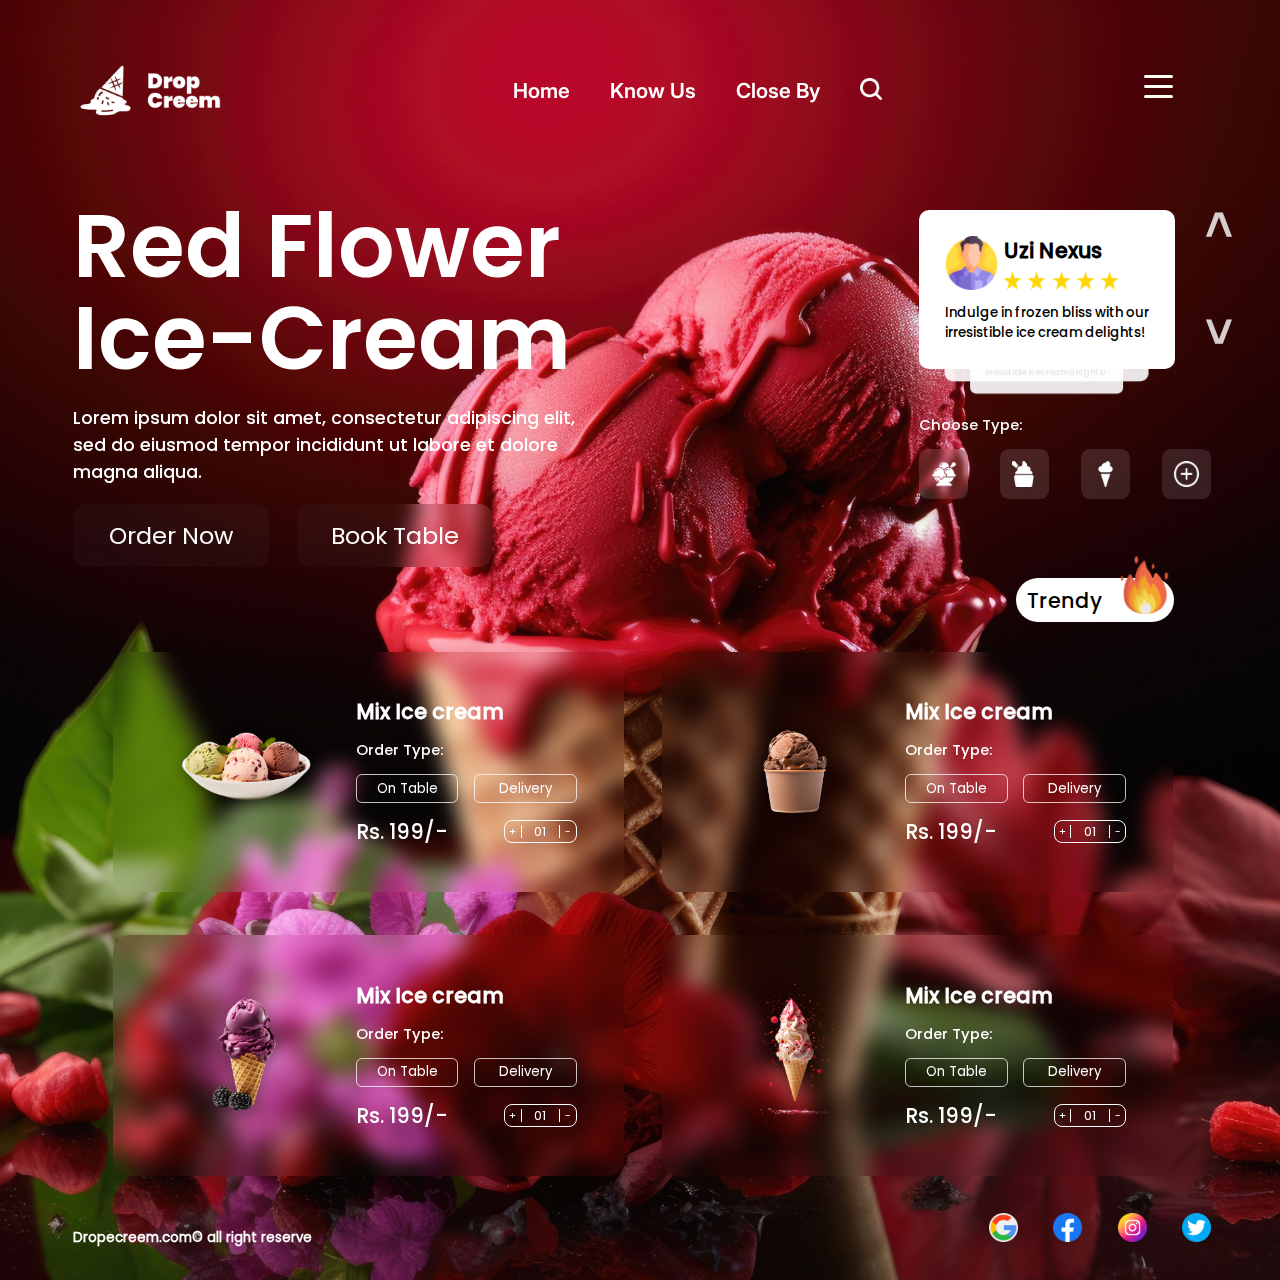
==== commit 7771f7ca: "feat: :sparkles: Add font-face declarations for Poppins font and update card class names in index.ht" ====
--- a/index.html
+++ b/index.html
@@ -27,7 +27,14 @@
             
             <div class="sidemenu">
                 
-                <img src="storage/img/right.png" alt=""> 
+                <input id="checkbox" type="checkbox">
+                <label class="toggle" for="checkbox">
+                    <div id="bar1" class="bars"></div>
+                    <div id="bar2" class="bars"></div>
+                    <div id="bar3" class="bars"></div>
+                </label>
+
+                <!-- <img src="storage/img/right.png" alt="">  -->
             </div>
         </header>
         
@@ -231,21 +238,21 @@
                 
                 
                 
-                <div class="card2">
+                <div class="card1">
                     <img src="storage/img/Rose Gold Feminine Calligraphy Monogram Logo(88) 2.png" alt="">
                     <div >
                         <h2>Mix Ice cream</h2>
                         <p>Order Type:</p>
                         
-                        <div class="buttonflex2">
+                        <div class="buttonflex1">
                             <button>On Table</button>
                             <button>Delivery</button>
                         </div>
                         
-                        <div class="textrow2">
+                        <div class="textrow1">
                             <p>Rs. 199/-</p>
 
-                            <div class="amountflex2">
+                            <div class="amountflex1">
                                 <button>+</button>
                                 <p>01</p>
                                 <button>-</button>
@@ -269,22 +276,22 @@
         <section>
             <article class="box2">
                 <!-- caja-->
-                <div class="card3">
+                <div class="card1">
                     <img src="storage/img/Rose Gold Feminine Calligraphy Monogram Logo(88) 1 (1).png" alt="">
                     
                     <div >
                         <h2>Mix Ice cream</h2>
                         <p>Order Type:</p>
                         
-                        <div class="buttonflex3">
+                        <div class="buttonflex1">
                             <button>On Table</button>
                             <button>Delivery</button>
                         </div>
                         
-                        <div class="textrow3">
+                        <div class="textrow1">
                             <p>Rs. 199/-</p>
                             
-                            <div class="amountflex3">
+                            <div class="amountflex1">
                                 <button>+</button>
                                 <p>01</p>
                                 <button>-</button>
@@ -300,22 +307,22 @@
                 
                 
                 
-                <div class="card4">
+                <div class="card1">
                     <img src="storage/img/Rose Gold Feminine Calligraphy Monogram Logo(88) 2 (1).png" alt="">
                     
                     <div >
                         <h2>Mix Ice cream</h2>
                         <p>Order Type:</p>
                         
-                        <div class="buttonflex4">
+                        <div class="buttonflex1">
                             <button>On Table</button>
                             <button>Delivery</button>
                         </div>
                         
-                        <div class="textrow4">
+                        <div class="textrow1">
                             <p>Rs. 199/-</p>
 
-                            <div class="amountflex4">
+                            <div class="amountflex1">
                                 <button>+</button>
                                 <p>01</p>
                                 <button>-</button>
--- a/css/style.css
+++ b/css/style.css
@@ -42,7 +42,7 @@
 }
 /* 1728*/
 body {
-  background: rgb(65, 19, 19);
+  background: rgb(255, 255, 255);
 }
 
 .background {
@@ -52,10 +52,21 @@
   z-index: -2;
 }
 .background img {
+  display: flex;
+  align-items: end;
+  position: relative;
+  bottom: 0px;
   width: 100%;
-  -o-object-fit: fill;
-     object-fit: fill;
-  height: 101%;
+  height: inherit;
+}
+
+.example {
+  display: flex;
+  align-items: end;
+  position: relative;
+  bottom: 0px;
+  width: 100%;
+  height: inherit;
 }
 
 .logo {
@@ -83,6 +94,7 @@
   font-size: 1.62vw;
   color: white;
   text-decoration: none;
+  font-family: "Inter_28pt-SemiBold.ttf";
 }
 .flexnav img {
   height: 1.73vw;
@@ -90,13 +102,47 @@
 }
 
 .sidemenu {
-  left: 92.36vw;
-  position: absolute;
-  top: 6.36vw;
-}
-.sidemenu img {
-  width: 1.48vw;
-  height: 1.62vw;
+  left: 89.36vw;
+  position: absolute;
+  top: 5.65vw;
+}
+.sidemenu #checkbox {
+  display: none;
+}
+.sidemenu .toggle {
+  position: relative;
+  width: 2.25vw;
+  height: 2.25vw;
+  cursor: pointer;
+  display: flex;
+  flex-direction: column;
+  align-items: center;
+  justify-content: center;
+  gap: 0.56vw;
+  transition-duration: 0.3s;
+}
+.sidemenu .bars {
+  width: 100%;
+  height: 0.23vw;
+  background-color: rgb(253, 255, 243);
+  border-radius: 5px;
+  transition-duration: 0.3s;
+}
+.sidemenu #checkbox:checked + .toggle #bar2 {
+  transform: translateY(0.81vw) rotate(60deg);
+  margin-left: 0;
+  transform-origin: right;
+  transition-duration: 0.3s;
+  z-index: 2;
+}
+.sidemenu #checkbox:checked + .toggle #bar1 {
+  transform: translateY(1.62vw) rotate(-60deg);
+  transition-duration: 0.3s;
+  transform-origin: left;
+  z-index: 1;
+}
+.sidemenu #checkbox:checked + .toggle {
+  transform: rotate(-90deg);
 }
 
 .flextext {
@@ -112,38 +158,36 @@
 }
 .flextext h1 {
   font-size: 6.94vw;
+  font-family: "Poppins-SemiBold.ttf";
+  line-height: 7.2vw;
 }
 .flextext p {
   font-size: 1.38vw;
+  font-family: "Poppins-Medium.ttf";
+  font-weight: 10;
 }
 .flextext div {
   display: flex;
   flex-direction: row;
   gap: 2.2vw;
-}
-.flextext div button:nth-child(1) {
+  font-family: "Poppins-Regular.ttf";
+}
+.flextext div button:hover {
+  outline: 1px solid white;
+}
+.flextext div button {
   width: 15.27vw;
   height: 4.91vw;
   top: 36.57vw;
-  border: 1px solid white;
   background-color: hsla(0, 0%, 0%, 0);
   color: white;
   border-radius: 1vw;
   font-size: 1.85vw;
-  cursor: pointer;
-}
-.flextext div button:nth-child(2) {
-  width: 15.27vw;
-  height: 4.91vw;
-  top: 36.57vw;
   border: none;
+  cursor: pointer;
   -webkit-backdrop-filter: blur(10px);
           backdrop-filter: blur(10px);
   background-color: rgba(97, 97, 97, 0.082);
-  color: rgb(255, 255, 255);
-  border-radius: 1vw;
-  font-size: 1.85vw;
-  cursor: pointer;
 }
 
 .slider {
@@ -156,6 +200,7 @@
 }
 
 .item {
+  font-family: "Poppins-Medium.ttf";
   position: absolute;
   padding: 2vw;
   text-align: justify;
@@ -165,7 +210,6 @@
   display: flex;
   flex-direction: column;
   gap: 1vw;
-  text-align: justify;
 }
 .item p {
   font-size: 1.04vw;
@@ -174,16 +218,19 @@
   display: flex;
   flex-direction: row;
   gap: 0.4vw;
+  align-items: center;
 }
 .item div img {
-  width: 3.35vw;
-  height: 3.38vw;
+  width: 4.15vw;
+  height: 4.18vw;
 }
 .item div div {
   display: flex;
   flex-direction: column;
 }
 .item div div h2 {
+  left: -0.6vw;
+  position: relative;
   font-size: 1.62vw;
 }
 .item div div div {
@@ -243,6 +290,7 @@
 }
 .choosetype p {
   font-size: 1.15vw;
+  font-family: "Poppins-Medium.ttf";
 }
 .choosetype div {
   display: flex;
@@ -270,6 +318,7 @@
 }
 
 .trendy {
+  font-family: "Poppins-Medium.ttf";
   display: flex;
   flex-direction: row;
   background-color: #ffffff;
@@ -307,7 +356,6 @@
   align-items: center;
 }
 .box1 .card1 {
-  border: 1px solid rgba(255, 255, 255, 0.75);
   display: flex;
   flex-direction: row;
   width: 39.93vw;
@@ -329,10 +377,12 @@
   flex-direction: column;
 }
 .box1 .card1 div h2 {
+  font-family: "Poppins-Medium.ttf";
   font-size: 1.62vw;
 }
 .box1 .card1 div p {
   font-size: 1.15vw;
+  font-family: "Poppins-Medium.ttf";
 }
 .box1 .card1 div .buttonflex1 {
   display: flex;
@@ -343,6 +393,7 @@
   align-items: center;
 }
 .box1 .card1 div .buttonflex1 button {
+  font-family: "Poppins-Regular.ttf";
   background-color: transparent;
   border: 1px solid hsla(0, 0%, 100%, 0.75);
   border-radius: 0.46vw;
@@ -372,6 +423,7 @@
 }
 .box1 .card1 div .textrow1 .amountflex1 p {
   font-size: 1vw;
+  font-family: "Poppins-Regular.ttf";
 }
 .box1 .card1 div .textrow1 .amountflex1 button {
   width: 1.3vw;
@@ -383,6 +435,7 @@
   justify-content: center;
   align-items: center;
   cursor: pointer;
+  font-family: "Poppins-Regular.ttf";
 }
 .box1 .card1 div .textrow1 .amountflex1 button:nth-child(1) {
   height: 1vw;
@@ -393,91 +446,188 @@
   border-left: 1px solid white;
 }
 
-.box1 .card2 {
-  display: flex;
-  flex-direction: row;
-  width: 39.93vw;
-  gap: 1.73vw;
-  align-items: center;
-  justify-content: center;
-  background-color: #ffffff;
-  height: 18.79vw;
-  border-radius: 1.388vw;
+.box1 .card1:hover {
+  outline: 1px solid rgba(255, 255, 255, 0.75);
+  cursor: pointer;
+}
+.box1 .card1:active {
   color: black;
-}
-.box1 .card2 img {
-  width: 13.55vw;
-  height: 13.55vw;
-}
-.box1 .card2 div {
-  gap: 1vw;
-  display: flex;
-  flex-direction: column;
-}
-.box1 .card2 div h2 {
-  font-size: 1.62vw;
-}
-.box1 .card2 div p {
-  font-size: 1.15vw;
-}
-.box1 .card2 div .buttonflex2 {
-  display: flex;
-  flex-direction: row;
-  color: white;
-  gap: 1.21vw;
-  justify-content: center;
-  align-items: center;
-}
-.box1 .card2 div .buttonflex2 button {
-  background-color: transparent;
-  border: 1px solid hsla(0, 0%, 0%, 0.75);
-  border-radius: 0.46vw;
-  width: 8.04vw;
-  height: 2.31vw;
-  color: rgb(0, 0, 0);
-  font-size: 1.04vw;
-}
-.box1 .card2 div .textrow2 {
-  display: flex;
-  flex-direction: row;
-  justify-content: space-between;
-  align-items: center;
-}
-.box1 .card2 div .textrow2 p {
-  font-size: 1.62vw;
-}
-.box1 .card2 div .textrow2 .amountflex2 {
-  display: flex;
-  flex-direction: row;
-  justify-content: space-evenly;
-  align-items: center;
-  border: 1px solid rgb(7, 7, 7);
-  height: 1.67vw;
-  border-radius: 0.63vw;
-}
-.box1 .card2 div .textrow2 .amountflex2 p {
-  font-size: 1vw;
-}
-.box1 .card2 div .textrow2 .amountflex2 button {
-  width: 1.3vw;
-  font-size: 0.81vw;
-  color: rgb(0, 0, 0);
-  background-color: transparent;
-  border: none;
-  display: flex;
-  justify-content: center;
-  align-items: center;
-  cursor: pointer;
-}
-.box1 .card2 div .textrow2 .amountflex2 button:nth-child(1) {
+  background-color: #fff;
+  cursor: grabbing;
+}
+.box1 .card1:active div .amountflex1 {
+  outline: 1px solid black;
+  color: black;
+}
+.box1 .card1:active div .amountflex1 button {
+  outline: none;
+  color: black;
+  border: black;
+}
+.box1 .card1:active div .amountflex1 button:nth-child(1) {
   height: 1vw;
   border-right: 1px solid rgb(0, 0, 0);
 }
-.box1 .card2 div .textrow2 .amountflex2 button:nth-child(3) {
+.box1 .card1:active div .amountflex1 button:nth-child(3) {
   height: 1vw;
-  border-left: 1px solid rgb(0, 0, 0);
-}
-
+  border-left: 1px solid rgb(2, 2, 2);
+}
+.box1 .card1:active div button {
+  color: black;
+  outline: 1px solid black;
+}
+
+.box2 .card1:hover {
+  outline: 1px solid rgba(255, 255, 255, 0.75);
+  cursor: pointer;
+}
+.box2 .card1:active {
+  color: black;
+  background-color: #fff;
+  cursor: grabbing;
+}
+.box2 .card1:active div .buttonflex1 button {
+  color: black;
+  outline: 1px solid black;
+}
+.box2 .card1:active div .textrow1 .amountflex1 {
+  outline: 1px solid black;
+  color: black;
+}
+.box2 .card1:active div .textrow1 .amountflex1 button {
+  outline: none;
+  color: black;
+  border: black;
+}
+.box2 .card1:active div .textrow1 .amountflex1 button:nth-child(1) {
+  height: 1vw;
+  border-right: 1px solid rgb(0, 0, 0);
+}
+.box2 .card1:active div .textrow1 .amountflex1 button:nth-child(3) {
+  height: 1vw;
+  border-left: 1px solid rgb(2, 2, 2);
+}
+
+/*
+
+.box1{
+
+    .card2{
+        display: flex;
+        flex-direction: row;
+        width: 39.93vw;
+        gap: 1.73vw;
+        align-items: center;
+        justify-content: center;
+        background-color: #ffffff;
+        height: 18.79vw; 
+        border-radius: 1.388vw;
+        color: black;
+
+
+
+        img{
+            width: 13.55vw;
+            height: 13.55vw;
+        } 
+
+        div{
+            gap: 1vw;
+            display: flex;
+            flex-direction: column;
+
+            h2{
+                font-size: 1.62vw;
+                font-family:"Poppins-Medium.ttf" ;
+            }
+            p{
+                font-size: 1.15vw;
+                font-family:"Poppins-Medium.ttf" ;
+
+            }
+
+            .buttonflex2{
+                display: flex;
+                flex-direction: row;
+                color: white;
+                gap: 1.21vw;
+                justify-content: center;
+                align-items: center;
+
+
+                button{
+                    font-family:"Poppins-Regular.ttf" ;
+                    background-color: transparent;
+                    border: 1px solid hsla(0, 0%, 0%, 0.75);
+                    border-radius: 0.46vw;
+                    width: 8.04vw;
+                    height: 2.31vw;
+                    color: rgb(0, 0, 0);
+                    font-size: 1.04vw;
+                }
+            }
+
+            .textrow2{
+                display: flex;
+                flex-direction: row;
+                justify-content: space-between;
+                align-items: center;
+
+                p{
+                    font-size: 1.62vw;
+
+                }
+
+                .amountflex2{
+                    display: flex;
+                    flex-direction: row;
+                    justify-content: space-evenly;
+                    align-items: center;
+                    border: 1px solid rgb(7, 7, 7); 
+                    height: 1.67vw;
+                    border-radius: 0.63vw;
+
+                    p{
+                        font-size: 1vw;
+                        font-family:"Poppins-Regular.ttf" ;
+                    }
+
+                    button{
+                        width: 1.3vw;
+                        font-size: 0.81vw;
+                        color: rgb(0, 0, 0);
+                        background-color: transparent;
+                        border: none;
+                        display: flex;
+                        justify-content: center;
+                        align-items: center;
+                        cursor: pointer;
+                        font-family:"Poppins-Regular.ttf" ;
+                    }
+
+                    button:nth-child(1){
+
+                        height: 1vw;
+                        border-right: 1px solid rgb(0, 0, 0);
+
+                    }
+
+                    button:nth-child(3){
+
+                        height: 1vw;
+                        border-left: 1px solid rgb(0, 0, 0);
+                    }
+
+                }
+
+            }
+
+        }
+    }
+
+}
+
+*/
 .box2 {
   color: white;
   position: absolute;
@@ -489,8 +639,118 @@
   width: 82.87vw;
   height: 18.75vw;
   align-items: center;
-}
-.box2 .card3 {
+  /* preview styles*/
+  /*
+  .card3{
+
+      display: flex;
+      flex-direction: row;
+      width: 39.93vw;
+      gap: 1.73vw;
+      align-items: center;
+      justify-content: center;
+      backdrop-filter: blur(10px);
+      border-radius: 1.38vw;
+      height: 18.79vw;
+
+      img{
+          width: 13.55vw;
+          height: 13.55vw;
+      }
+      div{
+          gap: 1vw;
+          display: flex;
+          flex-direction: column;
+
+          h2{
+              font-size: 1.62vw;
+          }
+          p{
+              font-size: 1.15vw;
+          }
+
+          .buttonflex3{
+              display: flex;
+              flex-direction: row;
+              color: white;
+              gap: 1.21vw;
+              justify-content: center;
+              align-items: center;
+
+              button{
+                  background-color: transparent;
+                  border: 1px solid hsla(0, 0%, 100%, 0.75);
+                  border-radius: 0.46vw;
+                  width: 8.04vw;
+                  height: 2.31vw;
+                  color: white;
+                  font-size: 1.04vw;
+
+              }
+
+          }
+
+          .textrow3{
+              display: flex;
+              flex-direction: row;
+              justify-content: space-between;
+              align-items: center;
+
+              p{
+                  font-size: 1.62vw;
+
+              }
+              .amountflex3{
+
+                  display: flex;
+                  flex-direction: row;
+                  justify-content: space-evenly;
+                  align-items: center;
+                  border: 1px solid white; 
+                  height: 1.67vw;
+                  border-radius: 0.63vw;
+
+                  p{
+                      font-size: 1vw;
+                  }
+
+
+
+
+                  button{
+                      width: 1.3vw;
+                      font-size: 0.81vw;
+                      color: white;
+                      background-color: transparent;
+                      border: none;
+                      display: flex;
+                      justify-content: center;
+                      align-items: center;
+                      cursor: pointer;
+                  }
+
+                  button:nth-child(1){
+
+                      height: 1vw;
+                      border-right: 1px solid white;
+                  }
+
+                  button:nth-child(3){
+
+                      height: 1vw;
+                      border-left: 1px solid white;
+                  }
+
+              }
+
+          }
+
+      }
+  }
+
+  */
+}
+.box2 .card1 {
   display: flex;
   flex-direction: row;
   width: 39.93vw;
@@ -502,22 +762,24 @@
   border-radius: 1.38vw;
   height: 18.79vw;
 }
-.box2 .card3 img {
+.box2 .card1 img {
   width: 13.55vw;
   height: 13.55vw;
 }
-.box2 .card3 div {
+.box2 .card1 div {
   gap: 1vw;
   display: flex;
   flex-direction: column;
 }
-.box2 .card3 div h2 {
+.box2 .card1 div h2 {
+  font-family: "Poppins-Medium.ttf";
   font-size: 1.62vw;
 }
-.box2 .card3 div p {
+.box2 .card1 div p {
   font-size: 1.15vw;
-}
-.box2 .card3 div .buttonflex3 {
+  font-family: "Poppins-Medium.ttf";
+}
+.box2 .card1 div .buttonflex1 {
   display: flex;
   flex-direction: row;
   color: white;
@@ -525,7 +787,8 @@
   justify-content: center;
   align-items: center;
 }
-.box2 .card3 div .buttonflex3 button {
+.box2 .card1 div .buttonflex1 button {
+  font-family: "Poppins-Regular.ttf";
   background-color: transparent;
   border: 1px solid hsla(0, 0%, 100%, 0.75);
   border-radius: 0.46vw;
@@ -533,17 +796,18 @@
   height: 2.31vw;
   color: white;
   font-size: 1.04vw;
-}
-.box2 .card3 div .textrow3 {
+  cursor: pointer;
+}
+.box2 .card1 div .textrow1 {
   display: flex;
   flex-direction: row;
   justify-content: space-between;
   align-items: center;
 }
-.box2 .card3 div .textrow3 p {
+.box2 .card1 div .textrow1 p {
   font-size: 1.62vw;
 }
-.box2 .card3 div .textrow3 .amountflex3 {
+.box2 .card1 div .textrow1 .amountflex1 {
   display: flex;
   flex-direction: row;
   justify-content: space-evenly;
@@ -552,10 +816,11 @@
   height: 1.67vw;
   border-radius: 0.63vw;
 }
-.box2 .card3 div .textrow3 .amountflex3 p {
+.box2 .card1 div .textrow1 .amountflex1 p {
   font-size: 1vw;
-}
-.box2 .card3 div .textrow3 .amountflex3 button {
+  font-family: "Poppins-Regular.ttf";
+}
+.box2 .card1 div .textrow1 .amountflex1 button {
   width: 1.3vw;
   font-size: 0.81vw;
   color: white;
@@ -565,114 +830,143 @@
   justify-content: center;
   align-items: center;
   cursor: pointer;
-}
-.box2 .card3 div .textrow3 .amountflex3 button:nth-child(1) {
+  font-family: "Poppins-Regular.ttf";
+}
+.box2 .card1 div .textrow1 .amountflex1 button:nth-child(1) {
   height: 1vw;
   border-right: 1px solid white;
 }
-.box2 .card3 div .textrow3 .amountflex3 button:nth-child(3) {
+.box2 .card1 div .textrow1 .amountflex1 button:nth-child(3) {
   height: 1vw;
   border-left: 1px solid white;
 }
 
-.box2 .card4 {
-  display: flex;
-  flex-direction: row;
-  width: 39.93vw;
-  gap: 1.73vw;
-  align-items: center;
-  justify-content: center;
-  -webkit-backdrop-filter: blur(10px);
-          backdrop-filter: blur(10px);
-  height: 18.79vw;
-  border-radius: 1.388vw;
-  color: white;
-  border: 1px solid white;
-}
-.box2 .card4 img {
-  width: 13.55vw;
-  height: 13.55vw;
-}
-.box2 .card4 div {
-  gap: 1vw;
-  display: flex;
-  flex-direction: column;
-}
-.box2 .card4 div h2 {
-  font-size: 1.62vw;
-}
-.box2 .card4 div p {
-  font-size: 1.15vw;
-}
-.box2 .card4 div .buttonflex4 {
-  display: flex;
-  flex-direction: row;
-  color: white;
-  gap: 1.21vw;
-  justify-content: center;
-  align-items: center;
-}
-.box2 .card4 div .buttonflex4 button {
-  background-color: transparent;
-  border: 1px solid hsla(0, 0%, 100%, 0.75);
-  border-radius: 0.46vw;
-  width: 8.04vw;
-  height: 2.31vw;
-  color: rgb(255, 255, 255);
-  font-size: 1.04vw;
-}
-.box2 .card4 div .textrow4 {
-  display: flex;
-  flex-direction: row;
-  justify-content: space-between;
-  align-items: center;
-}
-.box2 .card4 div .textrow4 p {
-  font-size: 1.62vw;
-}
-.box2 .card4 div .textrow4 .amountflex4 {
-  display: flex;
-  flex-direction: row;
-  justify-content: space-evenly;
-  align-items: center;
-  border: 1px solid white;
-  height: 1.67vw;
-  border-radius: 0.63vw;
-}
-.box2 .card4 div .textrow4 .amountflex4 p {
-  font-size: 1vw;
-}
-.box2 .card4 div .textrow4 .amountflex4 button {
-  width: 1.3vw;
-  font-size: 0.81vw;
-  color: white;
-  background-color: transparent;
-  border: none;
-  display: flex;
-  justify-content: center;
-  align-items: center;
-  cursor: pointer;
-}
-.box2 .card4 div .textrow4 .amountflex4 button:nth-child(1) {
-  height: 1vw;
-  border-right: 1px solid rgb(255, 255, 255);
-}
-.box2 .card4 div .textrow4 .amountflex4 button:nth-child(3) {
-  height: 1vw;
-  border-left: 1px solid rgb(255, 255, 255);
-}
-
+/*
+.box2{
+
+    .card4{
+        display: flex;
+        flex-direction: row;
+        width: 39.93vw;
+        gap: 1.73vw;
+        align-items: center;
+        justify-content: center;
+        backdrop-filter: blur(10px);
+        height: 18.79vw;
+        border-radius: 1.388vw;
+        color: white;
+        border: 1px solid white;
+
+
+
+        img{
+            width: 13.55vw;
+            height: 13.55vw;
+        }
+
+        div{
+            gap: 1vw;
+            display: flex;
+            flex-direction: column;
+
+            h2{
+                font-size: 1.62vw;
+            }
+            p{
+                font-size: 1.15vw;
+            }
+
+            .buttonflex4{
+                display: flex;
+                flex-direction: row;
+                color: white;
+                gap: 1.21vw;
+                justify-content: center;
+                align-items: center;
+
+
+                button{
+                    background-color: transparent;
+                    border: 1px solid hsla(0, 0%, 100%, 0.75);
+                    border-radius: 0.46vw;
+                    width: 8.04vw;
+                    height: 2.31vw;
+                    color: rgb(255, 255, 255);
+                    font-size: 1.04vw;
+                }
+            }
+
+            .textrow4{
+                display: flex;
+                flex-direction: row;
+                justify-content: space-between;
+                align-items: center;
+
+                p{
+                    font-size: 1.62vw;
+
+                }
+
+                .amountflex4{
+                    display: flex;
+                    flex-direction: row;
+                    justify-content: space-evenly;
+                    align-items: center;
+                    border: 1px solid white; 
+                    height: 1.67vw;
+                    border-radius: 0.63vw;
+
+                    p{
+                        font-size: 1vw;
+                    }
+
+                    button{
+                        width: 1.3vw;
+                        font-size: 0.81vw;
+                        color: white;
+                        background-color: transparent;
+                        border: none;
+                        display: flex;
+                        justify-content: center;
+                        align-items: center;
+                        cursor: pointer;
+                    }
+                    button:nth-child(1){
+
+                        height: 1vw;
+                        border-right: 1px solid rgb(255, 255, 255);
+                    }
+
+                    button:nth-child(3){
+
+                        height: 1vw;
+                        border-left: 1px solid rgb(255, 255, 255);
+                    }
+
+                }
+
+            }
+
+        }
+    }
+
+}
+
+
+*/
 footer {
   width: 100%;
   position: relative;
 }
 footer h3 {
-  position: relative;
+  position: absolute;
   left: 5.72vw;
   color: white;
   top: 95.94vw;
   width: 30vw;
   height: 2.5vw;
+  font-family: "Poppins-Regular.ttf";
+  font-size: 1.04vw;
 }
 footer div {
   position: relative;
@@ -681,6 +975,9 @@
   width: 17.36vw;
   height: 2.256vw;
   justify-content: space-between;
-  top: 92.79vw;
+  top: 94.79vw;
   left: 77.25vw;
+}
+footer div img {
+  cursor: pointer;
 }/*# sourceMappingURL=style.css.map */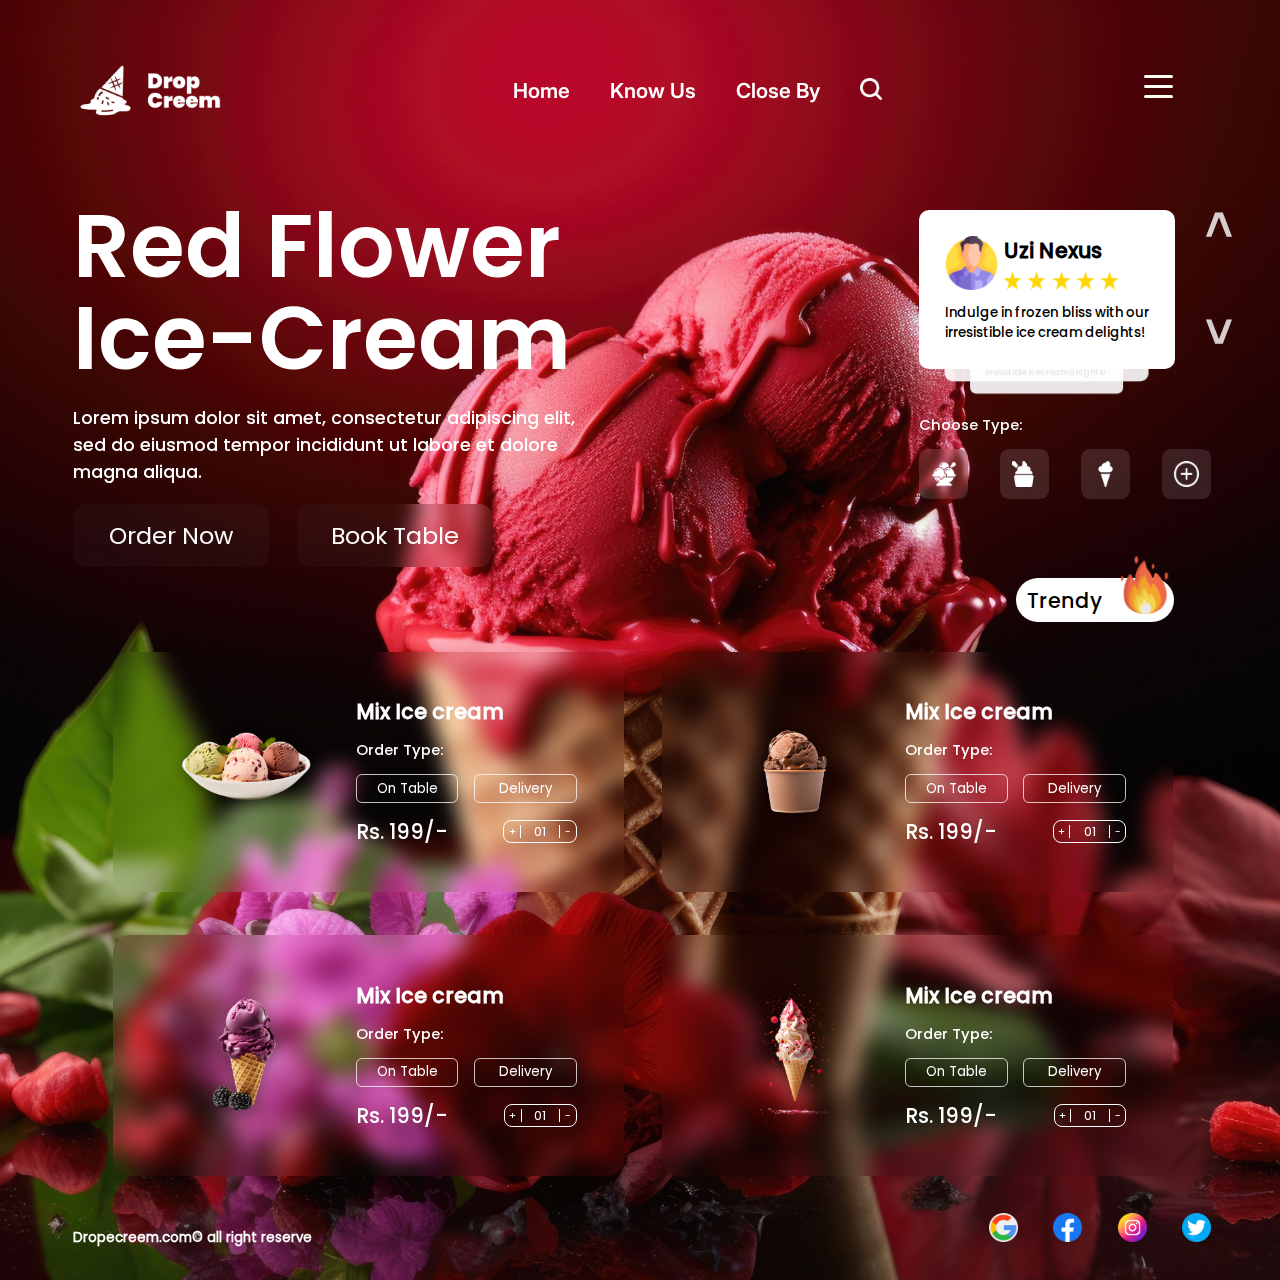
==== commit cafa35c5: "feat: :sparkles: Add increment and decrement functionality for amount selector in script.js and remo" ====
--- a/index.html
+++ b/index.html
@@ -50,7 +50,7 @@
                             <button>Book Table</button>
                         </div>
                     </article>
-                </section>
+            </section>
                 
                 <!-- box rigth -->
                 
@@ -171,172 +171,175 @@
                     <button id="prev"><</button>
                     
                 </div>    
-                <script src="script/script.js"></script>
-                
-        
-        <section>
-            <article class="choosetype">
-                <p>Choose Type:</p>
-                <div>
-                    <button>
-                        <img src="storage/img/1.png" alt="">
-                    </button>
-                     <button>
-                         <img src="storage/img/2.png" alt="">
-                    </button>   
-                    <button>
-                        <img src="storage/img/3.png" alt="">
-                    </button>
-                    <button>
-                        <img src="storage/img/4.png" alt="">
-                    </button>
-                    
-                </div>
-            </article>
-        </section>
+                
+                
+        
+            <section>
+                <article class="choosetype">
+                    <p>Choose Type:</p>
+                    <div>
+                        <button>
+                            <img src="storage/img/1.png" alt="">
+                        </button>
+                            <button>
+                                <img src="storage/img/2.png" alt="">
+                        </button>   
+                        <button>
+                            <img src="storage/img/3.png" alt="">
+                        </button>
+                        <button>
+                            <img src="storage/img/4.png" alt="">
+                        </button>
+                        
+                    </div>
+                </article>
+            </section>
        
        
-        <section>
-            <article class="trendy">
-                <p>Trendy</p>        
-                <img src="storage/img/fire 2.png" alt="">
-            </article>
-        </section>
-
-
-
-        <section>
-            <article class="box1">
-                <!-- caja-->
-                <div class="card1">
-                    <img src="storage/img/Rose Gold Feminine Calligraphy Monogram Logo(88) 1.png" alt="">
-                    <div >
-                        <h2>Mix Ice cream</h2>
-                        <p>Order Type:</p>
-                        
-                        <div class="buttonflex1">
-                            <button>On Table</button>
-                            <button>Delivery</button>
-                        </div>
-                        
-                        <div class="textrow1">
-                            <p>Rs. 199/-</p>
-
-                            <div class="amountflex1">
-                                <button>+</button>
-                                <p>01</p>
-                                <button>-</button>
-                            </div>
-                        </div>
-
-                        
-                    </div>
-
-                </div>
-            
-                <!--  caja-->
-                
-                
-                
-                <div class="card1">
-                    <img src="storage/img/Rose Gold Feminine Calligraphy Monogram Logo(88) 2.png" alt="">
-                    <div >
-                        <h2>Mix Ice cream</h2>
-                        <p>Order Type:</p>
-                        
-                        <div class="buttonflex1">
-                            <button>On Table</button>
-                            <button>Delivery</button>
-                        </div>
-                        
-                        <div class="textrow1">
-                            <p>Rs. 199/-</p>
-
-                            <div class="amountflex1">
-                                <button>+</button>
-                                <p>01</p>
-                                <button>-</button>
-                            </div>
-                        </div>
-
-                        
-                    </div>
-
-                </div>
-                
-               
-            </article>                
-        </section>
-
-        <!--  ----------------------------------- -->
-        
-        
-        
-        
-        <section>
-            <article class="box2">
-                <!-- caja-->
-                <div class="card1">
-                    <img src="storage/img/Rose Gold Feminine Calligraphy Monogram Logo(88) 1 (1).png" alt="">
-                    
-                    <div >
-                        <h2>Mix Ice cream</h2>
-                        <p>Order Type:</p>
-                        
-                        <div class="buttonflex1">
-                            <button>On Table</button>
-                            <button>Delivery</button>
-                        </div>
-                        
-                        <div class="textrow1">
-                            <p>Rs. 199/-</p>
-                            
-                            <div class="amountflex1">
-                                <button>+</button>
-                                <p>01</p>
-                                <button>-</button>
-                            </div>
-                        </div>
-                        
-                        
-                    </div>
-                    
-                </div>
-                
-                <!--  caja-->
-                
-                
-                
-                <div class="card1">
-                    <img src="storage/img/Rose Gold Feminine Calligraphy Monogram Logo(88) 2 (1).png" alt="">
-                    
-                    <div >
-                        <h2>Mix Ice cream</h2>
-                        <p>Order Type:</p>
-                        
-                        <div class="buttonflex1">
-                            <button>On Table</button>
-                            <button>Delivery</button>
-                        </div>
-                        
-                        <div class="textrow1">
-                            <p>Rs. 199/-</p>
-
-                            <div class="amountflex1">
-                                <button>+</button>
-                                <p>01</p>
-                                <button>-</button>
-                            </div>
-                        </div>
-
-                        
-                    </div>
-
-                </div>
-                
-               
-            </article>                
-        </section>
+            <section>
+                <article class="trendy">
+                    <p>Trendy</p>        
+                    <img src="storage/img/fire 2.png" alt="">
+                </article>
+            </section>
+
+
+
+            <section>
+                <article class="box1">
+                    <!-- caja-->
+                    <div class="card1">
+                        <img src="storage/img/Rose Gold Feminine Calligraphy Monogram Logo(88) 1.png" alt="">
+                        <div >
+                            <h2>Mix Ice cream</h2>
+                            <p>Order Type:</p>
+                            
+                            <div class="buttonflex1">
+                                <button>On Table</button>
+                                <button>Delivery</button>
+                            </div>
+                            
+                            <div class="textrow1">
+                                <p>Rs. 199/-</p>
+                                
+                                <div class="amountflex1">
+                                    <button class="plus">+</button>
+                                    <p class="number" >01</p>
+                                    <button class="minus">-</button>
+                                    
+                                    
+                                </div>
+                                
+                            </div>
+
+                            
+                        </div>
+
+                    </div>
+                
+                    <!--  caja-->
+                    
+                    
+                    
+                    <div class="card1">
+                        <img src="storage/img/Rose Gold Feminine Calligraphy Monogram Logo(88) 2.png" alt="">
+                        <div >
+                            <h2>Mix Ice cream</h2>
+                            <p>Order Type:</p>
+                            
+                            <div class="buttonflex1">
+                                <button>On Table</button>
+                                <button>Delivery</button>
+                            </div>
+                            
+                            <div class="textrow1">
+                                <p>Rs. 199/-</p>
+
+                                <div class="amountflex1">
+                                    <button class="plus">+</button>
+                                    <p class="number" >01</p>
+                                    <button class="minus">-</button>
+                                </div>
+                            </div>
+
+                            
+                        </div>
+
+                    </div>
+                    
+                    
+                </article>                
+            </section>
+
+            <!--  ----------------------------------- -->
+            
+            
+            
+            
+            <section>
+                <article class="box2">
+                    <!-- caja-->
+                    <div class="card1">
+                        <img src="storage/img/Rose Gold Feminine Calligraphy Monogram Logo(88) 1 (1).png" alt="">
+                        
+                        <div >
+                            <h2>Mix Ice cream</h2>
+                            <p>Order Type:</p>
+                            
+                            <div class="buttonflex1">
+                                <button>On Table</button>
+                                <button>Delivery</button>
+                            </div>
+                            
+                            <div class="textrow1">
+                                <p>Rs. 199/-</p>
+                                
+                                <div class="amountflex1">
+                                    <button class="plus">+</button>
+                                    <p class="number" >01</p>
+                                    <button class="minus">-</button>
+                                </div>
+                            </div>
+                            
+                            
+                        </div>
+                        
+                    </div>
+                    
+                    <!--  caja-->
+                    
+                    
+                    
+                    <div class="card1">
+                        <img src="storage/img/Rose Gold Feminine Calligraphy Monogram Logo(88) 2 (1).png" alt="">
+                        
+                        <div >
+                            <h2>Mix Ice cream</h2>
+                            <p>Order Type:</p>
+                            
+                            <div class="buttonflex1">
+                                <button>On Table</button>
+                                <button>Delivery</button>
+                            </div>
+                            
+                            <div class="textrow1">
+                                <p>Rs. 199/-</p>
+
+                                <div class="amountflex1">
+                                    <button class="plus">+</button>
+                                    <p class="number" >01</p>
+                                    <button class="minus">-</button>
+                                </div>
+                            </div>
+
+                            
+                        </div>
+
+                    </div>
+                    
+                    
+                </article>                
+            </section>
 
     </main>
 
@@ -350,5 +353,6 @@
         </div>
 
     </footer>
+    <script src="script/script.js"></script>
 </body>
 </html>--- a/css/style.css
+++ b/css/style.css
@@ -424,6 +424,13 @@
 .box1 .card1 div .textrow1 .amountflex1 p {
   font-size: 1vw;
   font-family: "Poppins-Regular.ttf";
+  width: 1vw;
+  color: white;
+  display: flex;
+  align-items: center;
+  justify-content: center;
+  vertical-align: middle;
+  text-align: center;
 }
 .box1 .card1 div .textrow1 .amountflex1 button {
   width: 1.3vw;
@@ -508,126 +515,6 @@
   border-left: 1px solid rgb(2, 2, 2);
 }
 
-/*
-
-.box1{
-
-    .card2{
-        display: flex;
-        flex-direction: row;
-        width: 39.93vw;
-        gap: 1.73vw;
-        align-items: center;
-        justify-content: center;
-        background-color: #ffffff;
-        height: 18.79vw; 
-        border-radius: 1.388vw;
-        color: black;
-
-
-
-        img{
-            width: 13.55vw;
-            height: 13.55vw;
-        } 
-
-        div{
-            gap: 1vw;
-            display: flex;
-            flex-direction: column;
-
-            h2{
-                font-size: 1.62vw;
-                font-family:"Poppins-Medium.ttf" ;
-            }
-            p{
-                font-size: 1.15vw;
-                font-family:"Poppins-Medium.ttf" ;
-
-            }
-
-            .buttonflex2{
-                display: flex;
-                flex-direction: row;
-                color: white;
-                gap: 1.21vw;
-                justify-content: center;
-                align-items: center;
-
-
-                button{
-                    font-family:"Poppins-Regular.ttf" ;
-                    background-color: transparent;
-                    border: 1px solid hsla(0, 0%, 0%, 0.75);
-                    border-radius: 0.46vw;
-                    width: 8.04vw;
-                    height: 2.31vw;
-                    color: rgb(0, 0, 0);
-                    font-size: 1.04vw;
-                }
-            }
-
-            .textrow2{
-                display: flex;
-                flex-direction: row;
-                justify-content: space-between;
-                align-items: center;
-
-                p{
-                    font-size: 1.62vw;
-
-                }
-
-                .amountflex2{
-                    display: flex;
-                    flex-direction: row;
-                    justify-content: space-evenly;
-                    align-items: center;
-                    border: 1px solid rgb(7, 7, 7); 
-                    height: 1.67vw;
-                    border-radius: 0.63vw;
-
-                    p{
-                        font-size: 1vw;
-                        font-family:"Poppins-Regular.ttf" ;
-                    }
-
-                    button{
-                        width: 1.3vw;
-                        font-size: 0.81vw;
-                        color: rgb(0, 0, 0);
-                        background-color: transparent;
-                        border: none;
-                        display: flex;
-                        justify-content: center;
-                        align-items: center;
-                        cursor: pointer;
-                        font-family:"Poppins-Regular.ttf" ;
-                    }
-
-                    button:nth-child(1){
-
-                        height: 1vw;
-                        border-right: 1px solid rgb(0, 0, 0);
-
-                    }
-
-                    button:nth-child(3){
-
-                        height: 1vw;
-                        border-left: 1px solid rgb(0, 0, 0);
-                    }
-
-                }
-
-            }
-
-        }
-    }
-
-}
-
-*/
 .box2 {
   color: white;
   position: absolute;
@@ -639,116 +526,6 @@
   width: 82.87vw;
   height: 18.75vw;
   align-items: center;
-  /* preview styles*/
-  /*
-  .card3{
-
-      display: flex;
-      flex-direction: row;
-      width: 39.93vw;
-      gap: 1.73vw;
-      align-items: center;
-      justify-content: center;
-      backdrop-filter: blur(10px);
-      border-radius: 1.38vw;
-      height: 18.79vw;
-
-      img{
-          width: 13.55vw;
-          height: 13.55vw;
-      }
-      div{
-          gap: 1vw;
-          display: flex;
-          flex-direction: column;
-
-          h2{
-              font-size: 1.62vw;
-          }
-          p{
-              font-size: 1.15vw;
-          }
-
-          .buttonflex3{
-              display: flex;
-              flex-direction: row;
-              color: white;
-              gap: 1.21vw;
-              justify-content: center;
-              align-items: center;
-
-              button{
-                  background-color: transparent;
-                  border: 1px solid hsla(0, 0%, 100%, 0.75);
-                  border-radius: 0.46vw;
-                  width: 8.04vw;
-                  height: 2.31vw;
-                  color: white;
-                  font-size: 1.04vw;
-
-              }
-
-          }
-
-          .textrow3{
-              display: flex;
-              flex-direction: row;
-              justify-content: space-between;
-              align-items: center;
-
-              p{
-                  font-size: 1.62vw;
-
-              }
-              .amountflex3{
-
-                  display: flex;
-                  flex-direction: row;
-                  justify-content: space-evenly;
-                  align-items: center;
-                  border: 1px solid white; 
-                  height: 1.67vw;
-                  border-radius: 0.63vw;
-
-                  p{
-                      font-size: 1vw;
-                  }
-
-
-
-
-                  button{
-                      width: 1.3vw;
-                      font-size: 0.81vw;
-                      color: white;
-                      background-color: transparent;
-                      border: none;
-                      display: flex;
-                      justify-content: center;
-                      align-items: center;
-                      cursor: pointer;
-                  }
-
-                  button:nth-child(1){
-
-                      height: 1vw;
-                      border-right: 1px solid white;
-                  }
-
-                  button:nth-child(3){
-
-                      height: 1vw;
-                      border-left: 1px solid white;
-                  }
-
-              }
-
-          }
-
-      }
-  }
-
-  */
 }
 .box2 .card1 {
   display: flex;
@@ -841,119 +618,6 @@
   border-left: 1px solid white;
 }
 
-/*
-.box2{
-
-    .card4{
-        display: flex;
-        flex-direction: row;
-        width: 39.93vw;
-        gap: 1.73vw;
-        align-items: center;
-        justify-content: center;
-        backdrop-filter: blur(10px);
-        height: 18.79vw;
-        border-radius: 1.388vw;
-        color: white;
-        border: 1px solid white;
-
-
-
-        img{
-            width: 13.55vw;
-            height: 13.55vw;
-        }
-
-        div{
-            gap: 1vw;
-            display: flex;
-            flex-direction: column;
-
-            h2{
-                font-size: 1.62vw;
-            }
-            p{
-                font-size: 1.15vw;
-            }
-
-            .buttonflex4{
-                display: flex;
-                flex-direction: row;
-                color: white;
-                gap: 1.21vw;
-                justify-content: center;
-                align-items: center;
-
-
-                button{
-                    background-color: transparent;
-                    border: 1px solid hsla(0, 0%, 100%, 0.75);
-                    border-radius: 0.46vw;
-                    width: 8.04vw;
-                    height: 2.31vw;
-                    color: rgb(255, 255, 255);
-                    font-size: 1.04vw;
-                }
-            }
-
-            .textrow4{
-                display: flex;
-                flex-direction: row;
-                justify-content: space-between;
-                align-items: center;
-
-                p{
-                    font-size: 1.62vw;
-
-                }
-
-                .amountflex4{
-                    display: flex;
-                    flex-direction: row;
-                    justify-content: space-evenly;
-                    align-items: center;
-                    border: 1px solid white; 
-                    height: 1.67vw;
-                    border-radius: 0.63vw;
-
-                    p{
-                        font-size: 1vw;
-                    }
-
-                    button{
-                        width: 1.3vw;
-                        font-size: 0.81vw;
-                        color: white;
-                        background-color: transparent;
-                        border: none;
-                        display: flex;
-                        justify-content: center;
-                        align-items: center;
-                        cursor: pointer;
-                    }
-                    button:nth-child(1){
-
-                        height: 1vw;
-                        border-right: 1px solid rgb(255, 255, 255);
-                    }
-
-                    button:nth-child(3){
-
-                        height: 1vw;
-                        border-left: 1px solid rgb(255, 255, 255);
-                    }
-
-                }
-
-            }
-
-        }
-    }
-
-}
-
-
-*/
 footer {
   width: 100%;
   position: relative;
